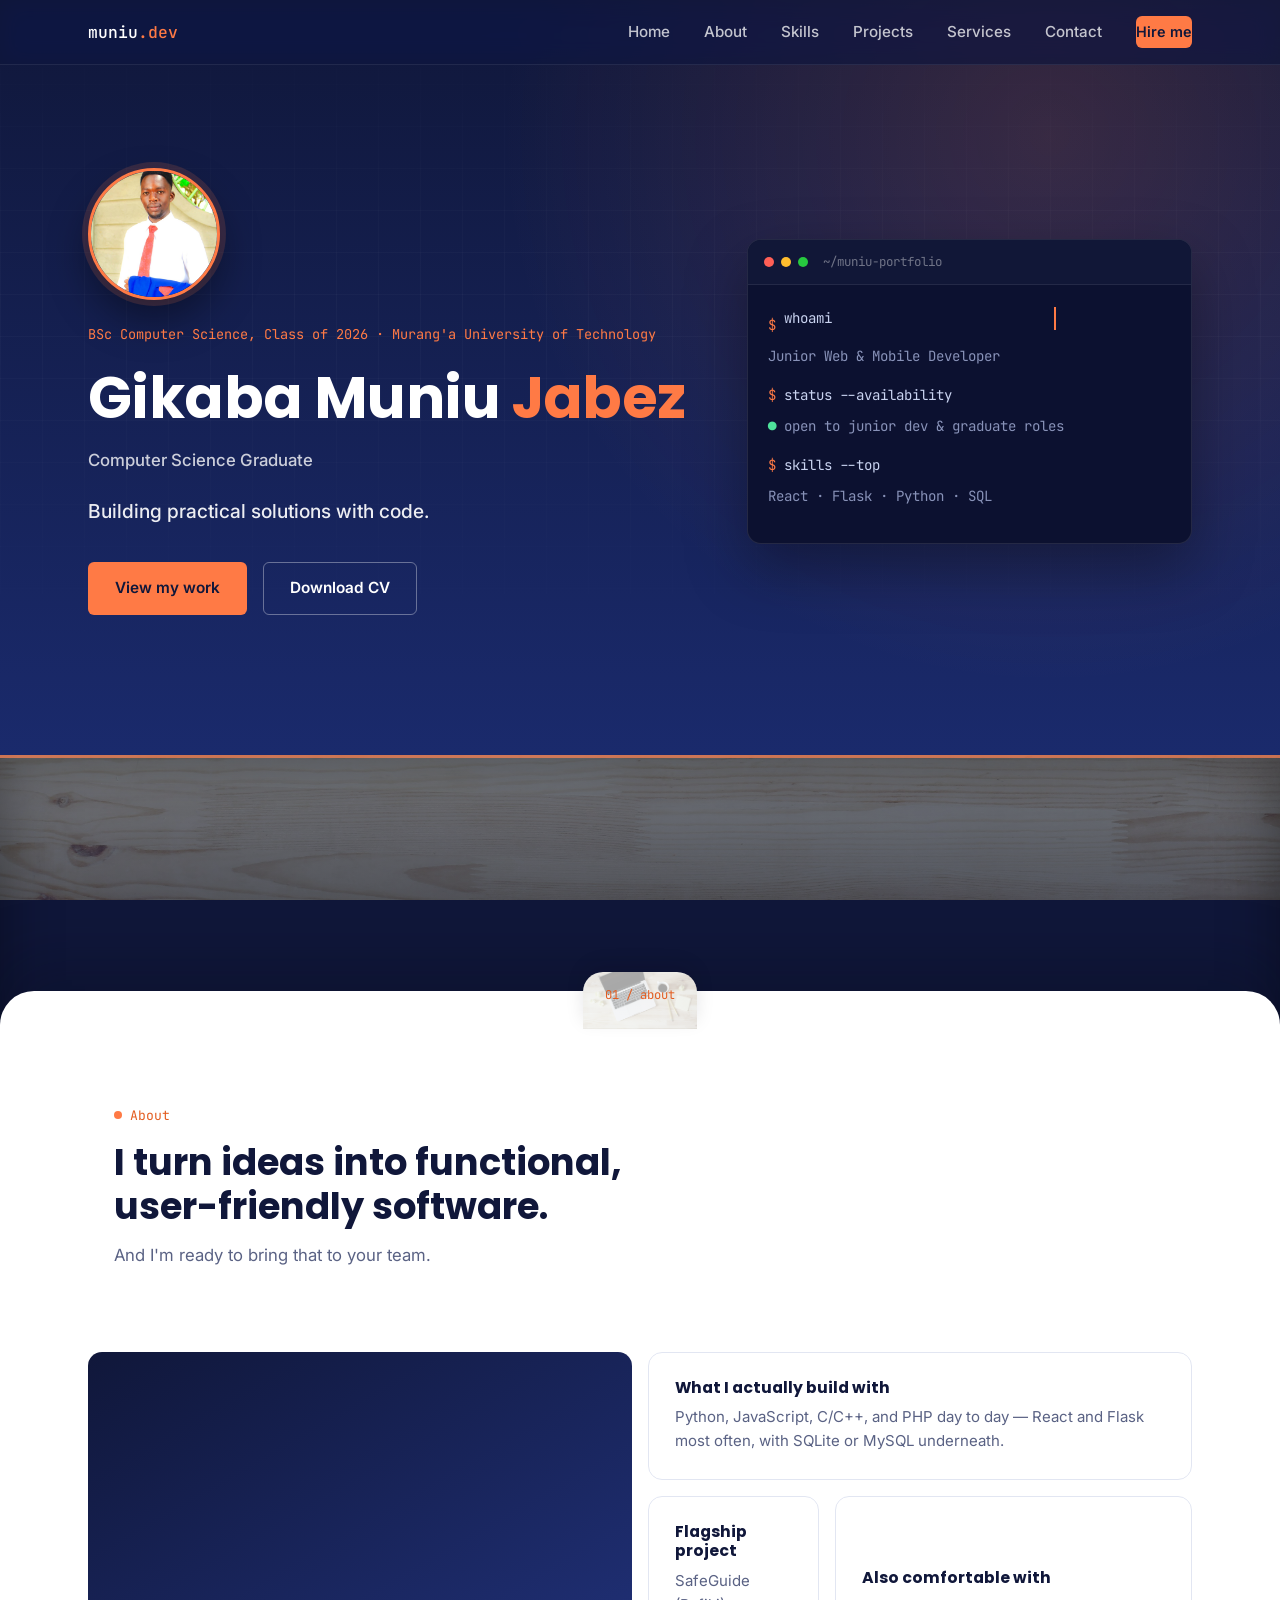
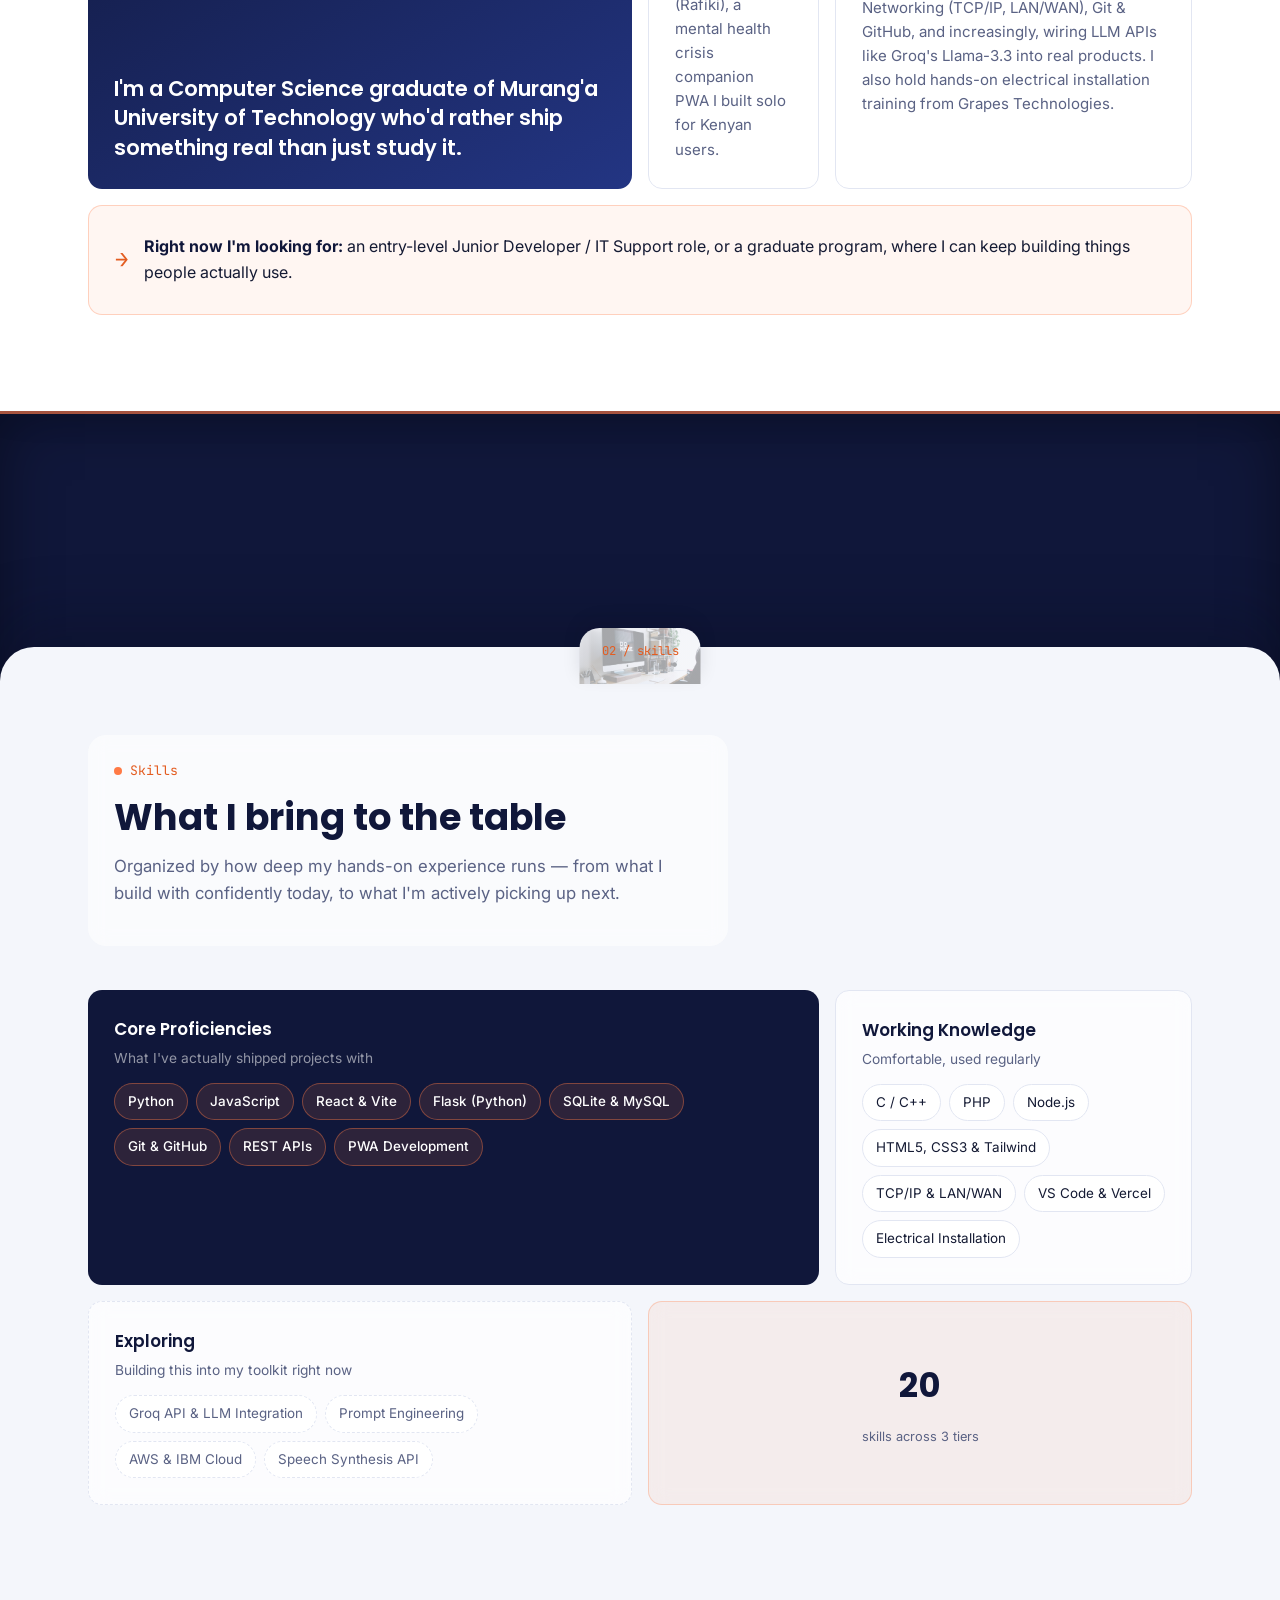
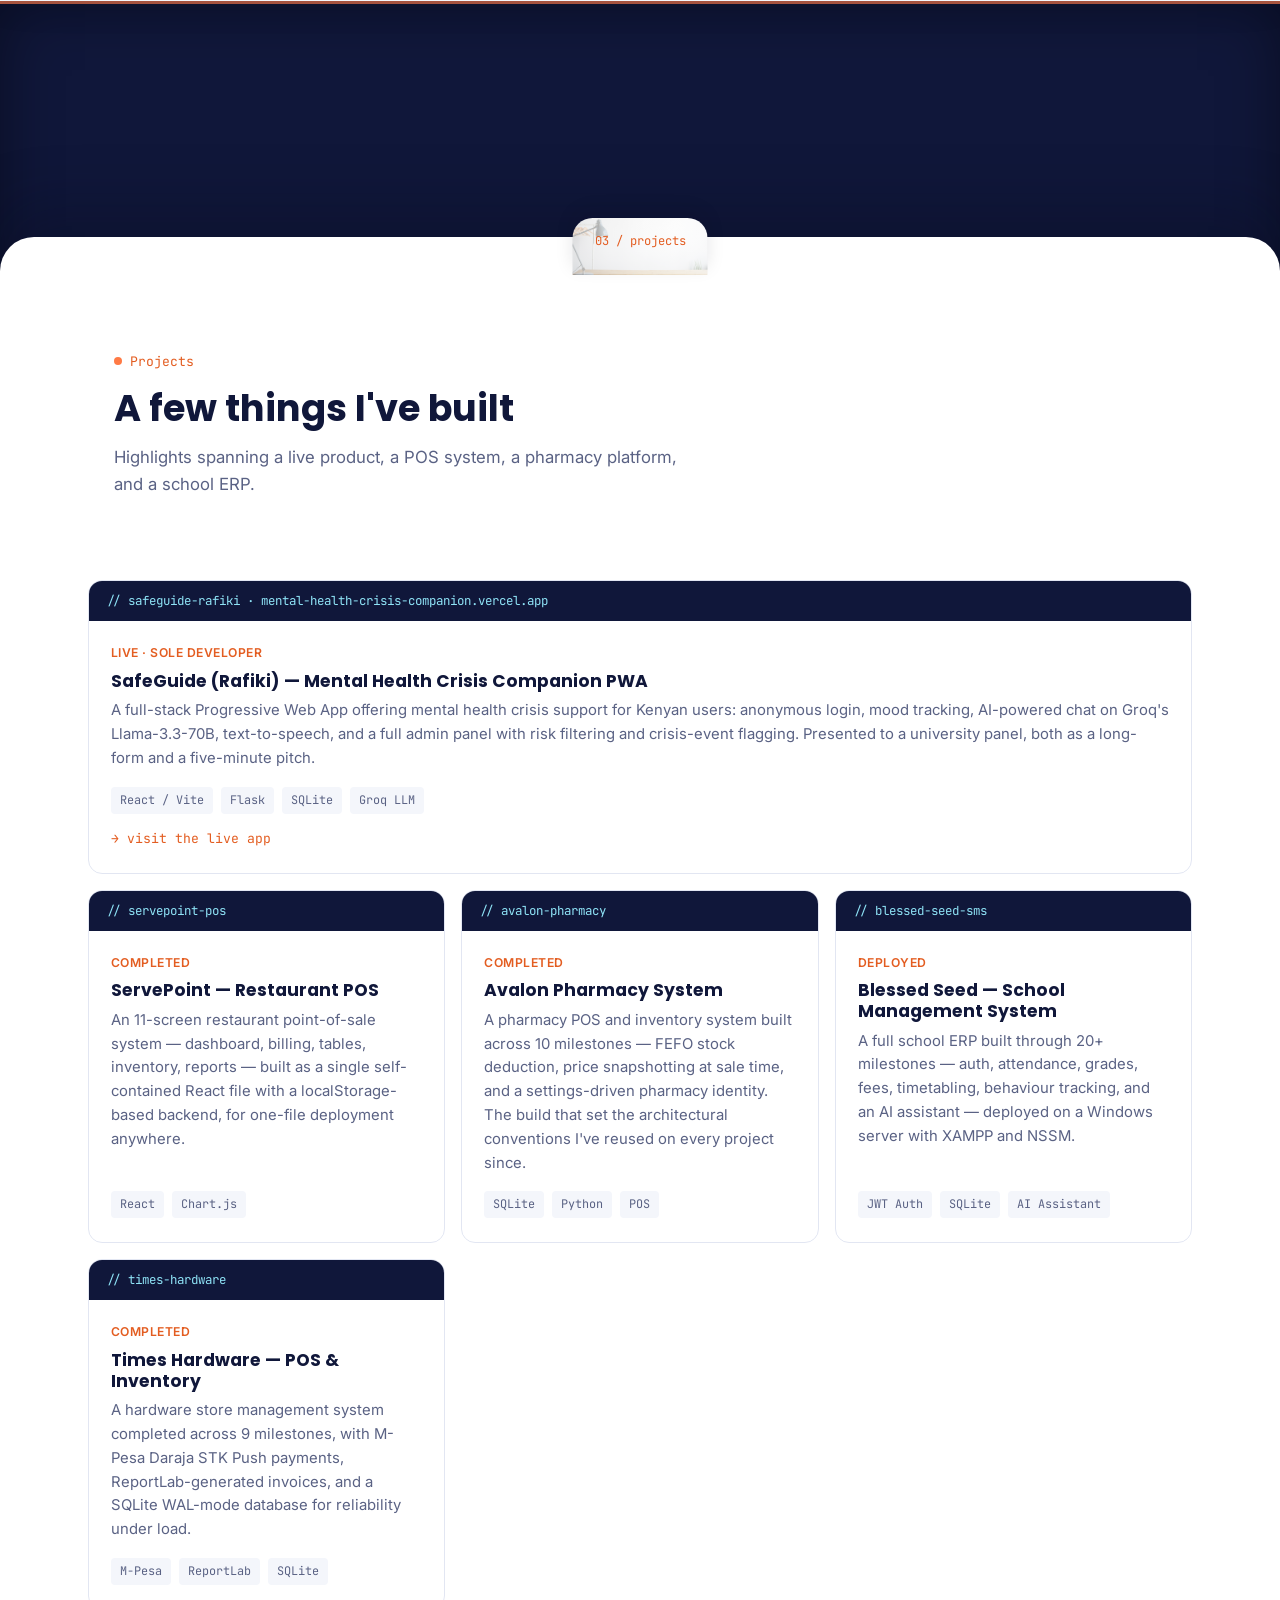
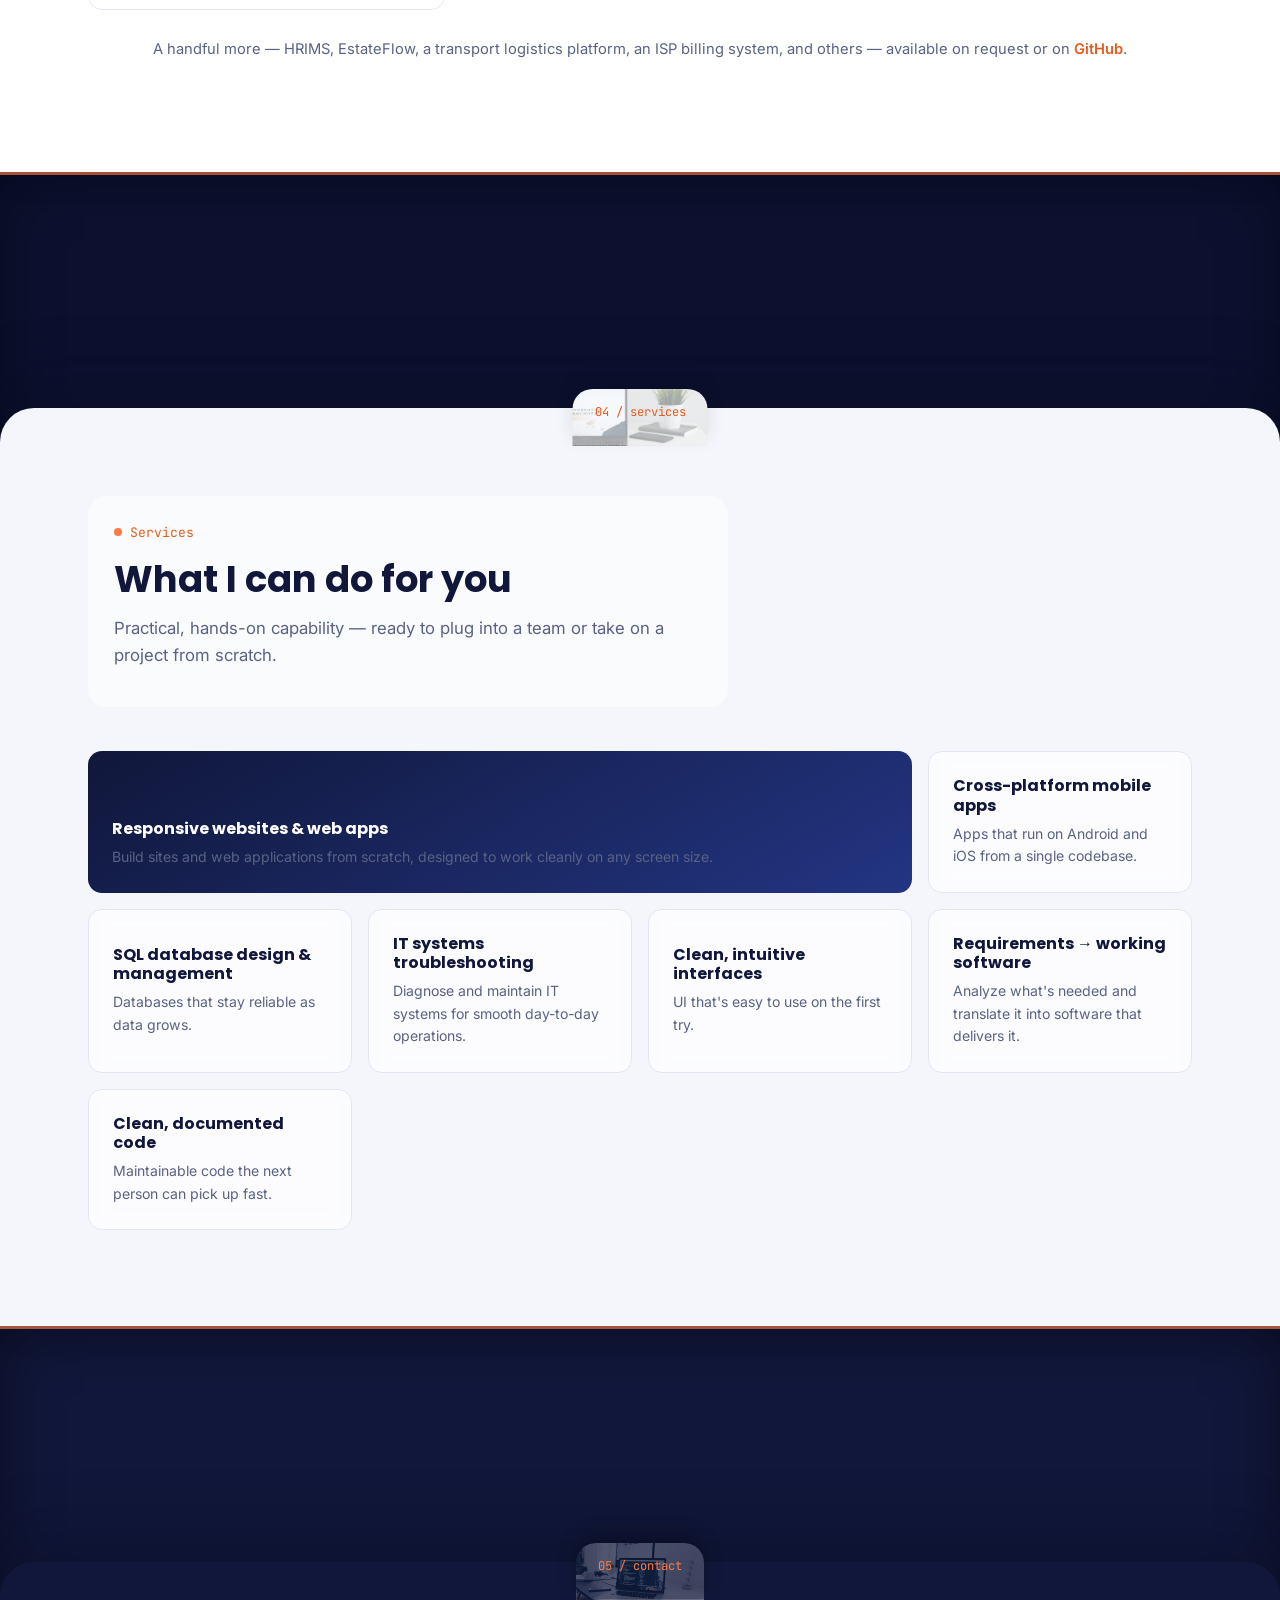
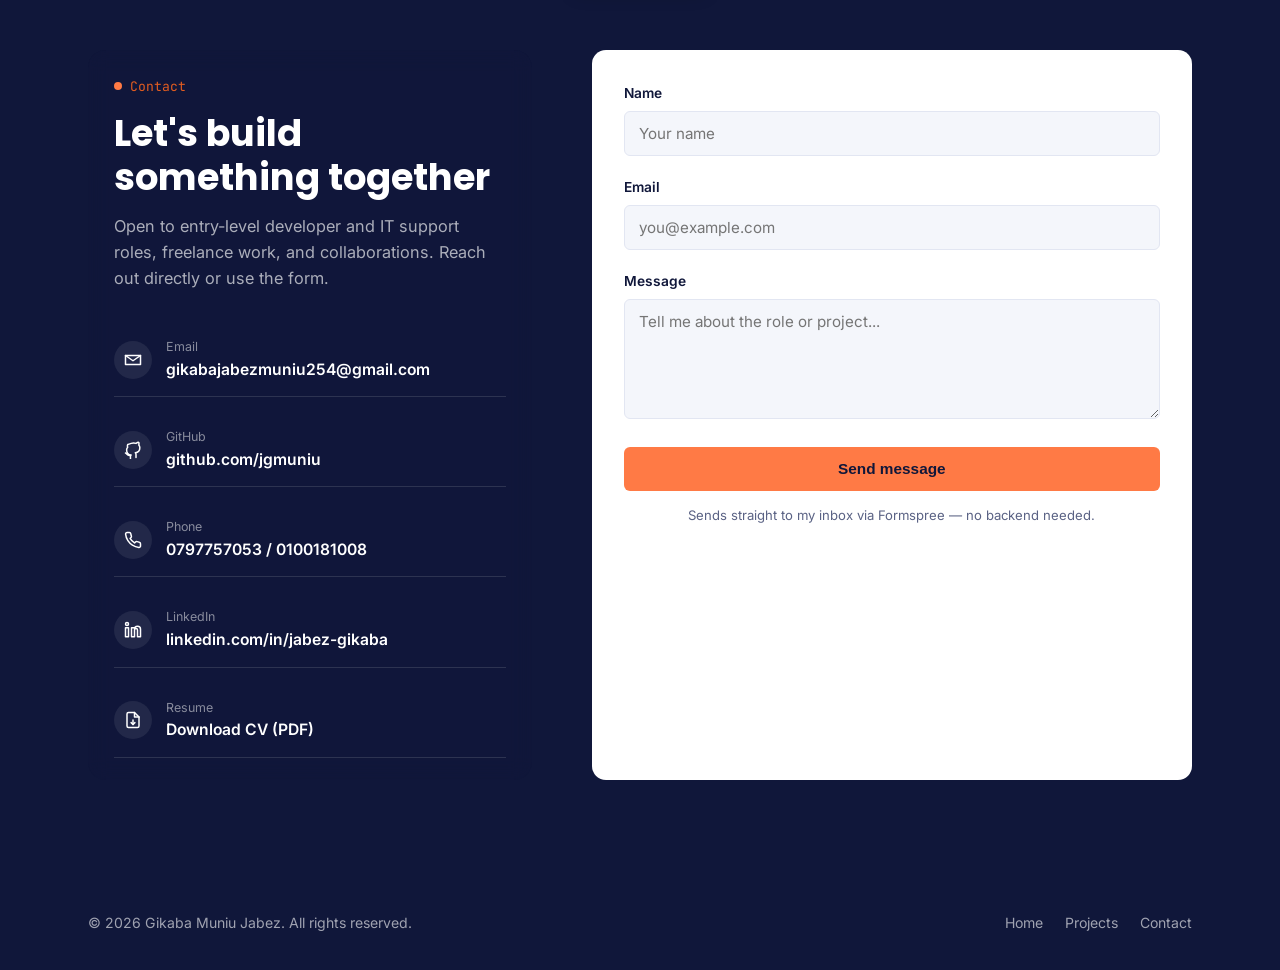
==== index.html @ 0d6b7075 "Update portfolio with new files" ====
<!DOCTYPE html>
<html lang="en">
<head>
<meta charset="UTF-8">
<meta name="viewport" content="width=device-width, initial-scale=1.0">
<title>Gikaba Muniu Jabez — Computer Science Graduate & Developer</title>
<meta name="description" content="Portfolio of Gikaba Muniu Jabez, BSc Computer Science graduate of Murang'a University of Technology building practical web, mobile, and database solutions.">

<link rel="preconnect" href="https://fonts.googleapis.com">
<link rel="preconnect" href="https://fonts.gstatic.com" crossorigin>
<link href="https://fonts.googleapis.com/css2?family=Poppins:wght@500;600;700;800&family=Inter:wght@400;500;600;700&family=JetBrains+Mono:wght@400;500&display=swap" rel="stylesheet">

<link rel="stylesheet" href="styles.css">
</head>
<body>

<header>
  <div class="nav-inner">
    <a href="#home" class="logo">muniu<span>.dev</span></a>
    <nav class="nav-links" id="navLinks">
      <a href="#home">Home</a>
      <a href="#about">About</a>
      <a href="#skills">Skills</a>
      <a href="#projects">Projects</a>
      <a href="#services">Services</a>
      <a href="#contact">Contact</a>
      <a href="#contact" class="nav-cta">Hire me</a>
    </nav>
    <button class="nav-toggle" id="navToggle" aria-label="Toggle navigation" aria-expanded="false">
      <span></span><span></span><span></span>
    </button>
  </div>
</header>

<!-- ---------- HERO ---------- -->
<section class="hero" id="home">
  <div class="container hero-grid">
    <div>
      <div class="hero-avatar">
        <img src="WhatsApp Image 2026-08-28 at 4.00.30 PM.jpeg" alt="Gikaba Muniu Jabez">
      </div>
      <span class="hero-eyebrow">BSc Computer Science, Class of 2026 · Murang'a University of Technology</span>
      <h1>Gikaba Muniu <em>Jabez</em></h1>
      <p class="hero-degree">Computer Science Graduate</p>
      <p class="hero-tagline">Building practical solutions with code.</p>
      <div class="hero-actions">
        <a href="https://github.com/jgmuniu" target="_blank" rel="noopener" class="btn btn-primary">View my work</a>
        <a href="Jabez_Muniu_CV.pdf" download class="btn btn-outline" id="resumeBtnHero">Download CV</a>
      </div>
    </div>
    <div class="terminal">
      <div class="terminal-bar">
        <span class="terminal-dot"></span><span class="terminal-dot"></span><span class="terminal-dot"></span>
        <span class="terminal-title">~/muniu-portfolio</span>
      </div>
      <div class="terminal-body">
        <div class="line"><span class="prompt">$</span> <span class="type-line">whoami</span></div>
        <div class="line terminal-output">Junior Web &amp; Mobile Developer</div>
        <div class="line" style="margin-top:16px;"><span class="prompt">$</span> status --availability</div>
        <div class="line terminal-output"><span class="ok">●</span> open to junior dev &amp; graduate roles</div>
        <div class="line" style="margin-top:16px;"><span class="prompt">$</span> skills --top</div>
        <div class="line terminal-output">React · Flask · Python · SQL</div>
      </div>
    </div>
  </div>
</section>

<!-- Transition 1: hero -> about -->
<div class="bg-slot" id="bg-slot-1">
  <div class="bg-slot-pattern">
    <span class="bg-slot-label">
      <svg viewBox="0 0 24 24" fill="none" stroke-width="2" stroke-linecap="round" stroke-linejoin="round"><rect x="3" y="3" width="18" height="18" rx="2"/><circle cx="8.5" cy="8.5" r="1.5"/><path d="M21 15l-5-5L5 21"/></svg>
      background-image: url('background/lauren-mancke-aOC7TSLb1o8-unsplash.jpg')
    </span>
  </div>
</div>

<!-- ---------- ABOUT ---------- -->
<section class="panel panel-white" id="about">
  <div class="panel-tab"><span>01 / about</span></div>
  <div class="container">
    <div class="section-head">
      <span class="eyebrow">About</span>
      <h2>I turn ideas into functional, user-friendly software.</h2>
      <p>And I'm ready to bring that to your team.</p>
    </div>

    <div class="bento-about">
      <div class="bento-cell bento-feature">
        <p>I'm a Computer Science graduate of Murang'a University of Technology who'd rather ship something real than just study it.</p>
      </div>

      <div class="bento-cell bento-strengths">
        <h4>What I actually build with</h4>
        <p>Python, JavaScript, C/C++, and PHP day to day — React and Flask most often, with SQLite or MySQL underneath.</p>
      </div>

      <div class="bento-cell bento-narrow">
        <h4>Flagship project</h4>
        <p>SafeGuide (Rafiki), a mental health crisis companion PWA I built solo for Kenyan users.</p>
      </div>

      <div class="bento-cell bento-wide">
        <h4>Also comfortable with</h4>
        <p>Networking (TCP/IP, LAN/WAN), Git &amp; GitHub, and increasingly, wiring LLM APIs like Groq's Llama-3.3 into real products. I also hold hands-on electrical installation training from Grapes Technologies.</p>
      </div>

      <div class="bento-cell bento-accent">
        <span class="bento-accent-mark">→</span>
        <p><strong>Right now I'm looking for:</strong> an entry-level Junior Developer / IT Support role, or a graduate program, where I can keep building things people actually use.</p>
      </div>
    </div>
  </div>
</section>

<!-- Transition 2: about -> skills -->
<div class="bg-slot" id="bg-slot-2">
  <div class="bg-slot-pattern">
    <span class="bg-slot-label">
      <svg viewBox="0 0 24 24" fill="none" stroke-width="2" stroke-linecap="round" stroke-linejoin="round"><rect x="3" y="3" width="18" height="18" rx="2"/><circle cx="8.5" cy="8.5" r="1.5"/><path d="M21 15l-5-5L5 21"/></svg>
      background-image: url('background/carl-heyerdahl-KE0nC8-58MQ-unsplash.jpg')
    </span>
  </div>
</div>

<!-- ---------- SKILLS ---------- -->
<section class="panel panel-off" id="skills">
  <div class="panel-tab"><span>02 / skills</span></div>
  <div class="container">
    <div class="section-head">
      <span class="eyebrow">Skills</span>
      <h2>What I bring to the table</h2>
      <p>Organized by how deep my hands-on experience runs — from what I build with confidently today, to what I'm actively picking up next.</p>
    </div>

    <div class="bento-skills">
      <div class="skill-tile tile-core">
        <div class="skill-tile-head">
          <span class="skill-tile-name">Core Proficiencies</span>
          <span class="skill-tile-desc">What I've actually shipped projects with</span>
        </div>
        <div class="skill-pills">
          <span class="pill">Python</span>
          <span class="pill">JavaScript</span>
          <span class="pill">React &amp; Vite</span>
          <span class="pill">Flask (Python)</span>
          <span class="pill">SQLite &amp; MySQL</span>
          <span class="pill">Git &amp; GitHub</span>
          <span class="pill">REST APIs</span>
          <span class="pill">PWA Development</span>
        </div>
      </div>

      <div class="skill-tile tile-working">
        <div class="skill-tile-head">
          <span class="skill-tile-name">Working Knowledge</span>
          <span class="skill-tile-desc">Comfortable, used regularly</span>
        </div>
        <div class="skill-pills">
          <span class="pill">C / C++</span>
          <span class="pill">PHP</span>
          <span class="pill">Node.js</span>
          <span class="pill">HTML5, CSS3 &amp; Tailwind</span>
          <span class="pill">TCP/IP &amp; LAN/WAN</span>
          <span class="pill">VS Code &amp; Vercel</span>
          <span class="pill">Electrical Installation</span>
        </div>
      </div>

      <div class="skill-tile tile-explore">
        <div class="skill-tile-head">
          <span class="skill-tile-name">Exploring</span>
          <span class="skill-tile-desc">Building this into my toolkit right now</span>
        </div>
        <div class="skill-pills">
          <span class="pill">Groq API &amp; LLM Integration</span>
          <span class="pill">Prompt Engineering</span>
          <span class="pill">AWS &amp; IBM Cloud</span>
          <span class="pill">Speech Synthesis API</span>
        </div>
      </div>

      <div class="skill-tile tile-stat">
        <span class="stat-num">20</span>
        <span class="stat-label">skills across 3 tiers</span>
      </div>
    </div>
  </div>
</section>

<!-- Transition 3: skills -> projects -->
<div class="bg-slot" id="bg-slot-3">
  <div class="bg-slot-pattern">
    <span class="bg-slot-label">
      <svg viewBox="0 0 24 24" fill="none" stroke-width="2" stroke-linecap="round" stroke-linejoin="round"><rect x="3" y="3" width="18" height="18" rx="2"/><circle cx="8.5" cy="8.5" r="1.5"/><path d="M21 15l-5-5L5 21"/></svg>
      background-image: url('background/andrej-lisakov-3A4XZUopCJA-unsplash.jpg')
    </span>
  </div>
</div>

<!-- ---------- PROJECTS ---------- -->
<section class="panel panel-white" id="projects">
  <div class="panel-tab"><span>03 / projects</span></div>
  <div class="container">
    <div class="section-head">
      <span class="eyebrow">Projects</span>
      <h2>A few things I've built</h2>
      <p>Highlights spanning a live product, a POS system, a pharmacy platform, and a school ERP.</p>
    </div>

    <div class="bento-projects">
      <div class="project-tile project-featured">
        <div class="project-file">// safeguide-rafiki · mental-health-crisis-companion.vercel.app</div>
        <div class="project-body">
          <span class="project-status">Live · sole developer</span>
          <h3>SafeGuide (Rafiki) — Mental Health Crisis Companion PWA</h3>
          <p>A full-stack Progressive Web App offering mental health crisis support for Kenyan users: anonymous login, mood tracking, AI-powered chat on Groq's Llama-3.3-70B, text-to-speech, and a full admin panel with risk filtering and crisis-event flagging. Presented to a university panel, both as a long-form and a five-minute pitch.</p>
          <div class="project-stack">
            <span class="stack-tag">React / Vite</span>
            <span class="stack-tag">Flask</span>
            <span class="stack-tag">SQLite</span>
            <span class="stack-tag">Groq LLM</span>
          </div>
          <a href="https://mental-health-crisis-companion.vercel.app" target="_blank" rel="noopener" style="display:inline-block; margin-top:14px; font-family:'JetBrains Mono', monospace; font-size:0.82rem; color:var(--teal-dark);">→ visit the live app</a>
        </div>
      </div>

      <div class="project-tile">
        <div class="project-file">// servepoint-pos</div>
        <div class="project-body">
          <span class="project-status">Completed</span>
          <h3>ServePoint — Restaurant POS</h3>
          <p>An 11-screen restaurant point-of-sale system — dashboard, billing, tables, inventory, reports — built as a single self-contained React file with a localStorage-based backend, for one-file deployment anywhere.</p>
          <div class="project-stack">
            <span class="stack-tag">React</span>
            <span class="stack-tag">Chart.js</span>
          </div>
        </div>
      </div>

      <div class="project-tile">
        <div class="project-file">// avalon-pharmacy</div>
        <div class="project-body">
          <span class="project-status">Completed</span>
          <h3>Avalon Pharmacy System</h3>
          <p>A pharmacy POS and inventory system built across 10 milestones — FEFO stock deduction, price snapshotting at sale time, and a settings-driven pharmacy identity. The build that set the architectural conventions I've reused on every project since.</p>
          <div class="project-stack">
            <span class="stack-tag">SQLite</span>
            <span class="stack-tag">Python</span>
            <span class="stack-tag">POS</span>
          </div>
        </div>
      </div>

      <div class="project-tile">
        <div class="project-file">// blessed-seed-sms</div>
        <div class="project-body">
          <span class="project-status">Deployed</span>
          <h3>Blessed Seed — School Management System</h3>
          <p>A full school ERP built through 20+ milestones — auth, attendance, grades, fees, timetabling, behaviour tracking, and an AI assistant — deployed on a Windows server with XAMPP and NSSM.</p>
          <div class="project-stack">
            <span class="stack-tag">JWT Auth</span>
            <span class="stack-tag">SQLite</span>
            <span class="stack-tag">AI Assistant</span>
          </div>
        </div>
      </div>

      <div class="project-tile">
        <div class="project-file">// times-hardware</div>
        <div class="project-body">
          <span class="project-status">Completed</span>
          <h3>Times Hardware — POS &amp; Inventory</h3>
          <p>A hardware store management system completed across 9 milestones, with M-Pesa Daraja STK Push payments, ReportLab-generated invoices, and a SQLite WAL-mode database for reliability under load.</p>
          <div class="project-stack">
            <span class="stack-tag">M-Pesa</span>
            <span class="stack-tag">ReportLab</span>
            <span class="stack-tag">SQLite</span>
          </div>
        </div>
      </div>
    </div>

    <p style="margin-top:28px; text-align:center; font-size:0.92rem; color:var(--ink-soft);">
      A handful more — HRIMS, EstateFlow, a transport logistics platform, an ISP billing system, and others — available on request or on
      <a href="https://github.com/jgmuniu" target="_blank" rel="noopener" style="color:var(--teal-dark); font-weight:600;">GitHub</a>.
    </p>
  </div>
</section>

<!-- Transition 4: projects -> services -->
<div class="bg-slot" id="bg-slot-4">
  <div class="bg-slot-pattern">
    <span class="bg-slot-label">
      <svg viewBox="0 0 24 24" fill="none" stroke-width="2" stroke-linecap="round" stroke-linejoin="round"><rect x="3" y="3" width="18" height="18" rx="2"/><circle cx="8.5" cy="8.5" r="1.5"/><path d="M21 15l-5-5L5 21"/></svg>
      background-image: url('background/kevin-bhagat-zNRITe8NPqY-unsplash.jpg')
    </span>
  </div>
</div>

<!-- ---------- SERVICES ---------- -->
<section class="panel panel-off" id="services">
  <div class="panel-tab"><span>04 / services</span></div>
  <div class="container">
    <div class="section-head">
      <span class="eyebrow">Services</span>
      <h2>What I can do for you</h2>
      <p>Practical, hands-on capability — ready to plug into a team or take on a project from scratch.</p>
    </div>

    <div class="bento-services">
      <div class="service-tile service-featured">
        <h4>Responsive websites &amp; web apps</h4>
        <p>Build sites and web applications from scratch, designed to work cleanly on any screen size.</p>
      </div>
      <div class="service-tile">
        <h4>Cross-platform mobile apps</h4>
        <p>Apps that run on Android and iOS from a single codebase.</p>
      </div>
      <div class="service-tile">
        <h4>SQL database design &amp; management</h4>
        <p>Databases that stay reliable as data grows.</p>
      </div>
      <div class="service-tile">
        <h4>IT systems troubleshooting</h4>
        <p>Diagnose and maintain IT systems for smooth day-to-day operations.</p>
      </div>
      <div class="service-tile">
        <h4>Clean, intuitive interfaces</h4>
        <p>UI that's easy to use on the first try.</p>
      </div>
      <div class="service-tile">
        <h4>Requirements → working software</h4>
        <p>Analyze what's needed and translate it into software that delivers it.</p>
      </div>
      <div class="service-tile">
        <h4>Clean, documented code</h4>
        <p>Maintainable code the next person can pick up fast.</p>
      </div>
    </div>
  </div>
</section>

<!-- Transition 5: services -> contact -->
<div class="bg-slot" id="bg-slot-5">
  <div class="bg-slot-pattern">
    <span class="bg-slot-label">
      <svg viewBox="0 0 24 24" fill="none" stroke-width="2" stroke-linecap="round" stroke-linejoin="round"><rect x="3" y="3" width="18" height="18" rx="2"/><circle cx="8.5" cy="8.5" r="1.5"/><path d="M21 15l-5-5L5 21"/></svg>
      background-image: url('background/christopher-gower-m_HRfLhgABo-unsplash.jpg')
    </span>
  </div>
</div>

<!-- ---------- CONTACT ---------- -->
<section class="panel panel-navy" id="contact">
  <div class="panel-tab"><span>05 / contact</span></div>
  <div class="container contact-grid">
    <div class="contact-info">
      <span class="eyebrow">Contact</span>
      <h2>Let's build something together</h2>
      <p>Open to entry-level developer and IT support roles, freelance work, and collaborations. Reach out directly or use the form.</p>

      <div class="contact-channels">
        <div class="channel">
          <span class="channel-icon">
            <svg viewBox="0 0 24 24" fill="none" stroke-width="2" stroke-linecap="round" stroke-linejoin="round"><path d="M22 6l-10 7L2 6"/><path d="M2 6h20v12H2z"/></svg>
          </span>
          <div class="channel-text">
            <span class="channel-label">Email</span>
            <a class="channel-value" href="mailto:gikabajabezmuniu254@gmail.com">gikabajabezmuniu254@gmail.com</a>
          </div>
        </div>
        <div class="channel">
          <span class="channel-icon">
            <svg viewBox="0 0 24 24" fill="none" stroke-width="2" stroke-linecap="round" stroke-linejoin="round"><path d="M9 19c-5 1.5-5-2.5-7-3m14 6v-3.9a3.1 3.1 0 00-.9-2.4c3-.3 6-1.5 6-6.7a5.3 5.3 0 00-1.4-3.6 4.9 4.9 0 00-.1-3.6s-1.1-.3-3.6 1.4a12.2 12.2 0 00-6.4 0C6.1 4.3 5 4.6 5 4.6a4.9 4.9 0 00-.1 3.6A5.3 5.3 0 003.5 11.9c0 5.2 3 6.4 6 6.7a3.1 3.1 0 00-.9 2.4V25"/></svg>
          </span>
          <div class="channel-text">
            <span class="channel-label">GitHub</span>
            <a class="channel-value" href="https://github.com/jgmuniu" target="_blank" rel="noopener">github.com/jgmuniu</a>
          </div>
        </div>
        <div class="channel">
          <span class="channel-icon">
            <svg viewBox="0 0 24 24" fill="none" stroke-width="2" stroke-linecap="round" stroke-linejoin="round"><path d="M22 16.92v3a2 2 0 01-2.18 2 19.79 19.79 0 01-8.63-3.07 19.5 19.5 0 01-6-6 19.79 19.79 0 01-3.07-8.67A2 2 0 014.11 2h3a2 2 0 012 1.72c.127.96.362 1.903.7 2.81a2 2 0 01-.45 2.11L8.09 9.91a16 16 0 006 6l1.27-1.27a2 2 0 012.11-.45c.907.338 1.85.573 2.81.7A2 2 0 0122 16.92z"/></svg>
          </span>
          <div class="channel-text">
            <span class="channel-label">Phone</span>
            <a class="channel-value" href="tel:+254797757053">0797757053 / 0100181008</a>
          </div>
        </div>
        <div class="channel">
          <span class="channel-icon">
            <svg viewBox="0 0 24 24" fill="none" stroke-width="2" stroke-linecap="round" stroke-linejoin="round"><rect x="2" y="9" width="4" height="12"/><circle cx="4" cy="4" r="2"/><path d="M10 9h4v2a4 4 0 018 0v10h-4v-9a2 2 0 00-4 0v9h-4z"/></svg>
          </span>
          <div class="channel-text">
            <span class="channel-label">LinkedIn</span>
            <a class="channel-value" href="https://www.linkedin.com/in/jabez-gikaba" target="_blank" rel="noopener" id="linkedinLink">linkedin.com/in/jabez-gikaba</a>
          </div>
        </div>
        <div class="channel">
          <span class="channel-icon">
            <svg viewBox="0 0 24 24" fill="none" stroke-width="2" stroke-linecap="round" stroke-linejoin="round"><path d="M14 2H6a2 2 0 00-2 2v16a2 2 0 002 2h12a2 2 0 002-2V8z"/><path d="M14 2v6h6"/><path d="M12 18v-6"/><path d="M9.5 15.5L12 18l2.5-2.5"/></svg>
          </span>
          <div class="channel-text">
            <span class="channel-label">Resume</span>
            <a class="channel-value" href="Jabez_Muniu_CV.pdf" download>Download CV (PDF)</a>
          </div>
        </div>
      </div>
    </div>

    <!--
      FORMSPREE SETUP (2 minutes):
      1. Go to https://formspree.io, sign up free, create a new form.
      2. Copy the endpoint it gives you, e.g. https://formspree.io/f/abcd1234
      3. Replace YOUR_FORM_ID below with that ID (in the form's action attribute).
      Until you do that, submissions will fail with a 404 — that's expected,
      the form is otherwise fully wired and will work the moment the ID is real.
    -->
    <form class="form-card" id="contactForm" action="https://formspree.io/f/YOUR_FORM_ID" method="POST">
      <div class="form-row">
        <label for="name">Name</label>
        <input type="text" id="name" name="name" placeholder="Your name" required>
      </div>
      <div class="form-row">
        <label for="email">Email</label>
        <input type="email" id="email" name="_replyto" placeholder="you@example.com" required>
      </div>
      <div class="form-row">
        <label for="message">Message</label>
        <textarea id="message" name="message" placeholder="Tell me about the role or project..." required></textarea>
      </div>
      <button type="submit" class="btn btn-primary form-submit">Send message</button>
      <p class="form-note" id="formNote">Sends straight to my inbox via Formspree — no backend needed.</p>
    </form>
  </div>
</section>

<footer>
  <div class="container footer-inner">
    <p>© <span id="year"></span> Gikaba Muniu Jabez. All rights reserved.</p>
    <div class="footer-links">
      <a href="#home">Home</a>
      <a href="#projects">Projects</a>
      <a href="#contact">Contact</a>
    </div>
  </div>
</footer>

<script src="script.js"></script>

</body>
</html>
---- styles.css ----
/* ==========================================================================
   BACKGROUND IMAGE SLOTS
   5 full-bleed "transition bands" (#bg-slot-1..5, each with a --slot-photo
   variable) plus 5 section backgrounds (#about, #skills, #projects,
   #services, #contact) all pull photos from a "background" subfolder.
   Keep index.html/styles.css/script.js together with:
     background\   <- the 7 workspace photos
     Jabez_Muniu_CV.pdf
     WhatsApp_Image_2026-08-28_at_4_00_30_PM.jpeg  <- profile photo
   ========================================================================== */

:root{
  --navy-deep:#10173a;
  --navy:#1a2a6c;
  --navy-soft:#233583;
  --white:#ffffff;
  --off-white:#f4f6fb;
  --ink:#141a33;
  --ink-soft:#5a6284;
  --teal:#ff7a45;
  --teal-dark:#e35d21;
  --line:#e2e6f2;
  --radius-s:6px;
  --radius-m:14px;
  --radius-panel:34px;
  --maxw:1160px;
}

*{box-sizing:border-box;}
html{scroll-behavior:smooth;}
@media (prefers-reduced-motion: reduce){
  html{scroll-behavior:auto;}
  *{animation-duration:0.001ms !important; animation-iteration-count:1 !important; transition-duration:0.001ms !important;}
}

body{
  margin:0;
  font-family:'Inter', sans-serif;
  color:var(--ink);
  background:var(--navy-deep);
  line-height:1.6;
  -webkit-font-smoothing:antialiased;
}

h1,h2,h3,h4{
  font-family:'Poppins', sans-serif;
  margin:0;
  color:var(--navy-deep);
  line-height:1.2;
}

a{color:inherit; text-decoration:none;}
ul{list-style:none; margin:0; padding:0;}
img{max-width:100%; display:block;}
section{scroll-margin-top:76px;}

.container{
  max-width:var(--maxw);
  margin:0 auto;
  padding:0 28px;
}

.eyebrow{
  font-family:'JetBrains Mono', monospace;
  font-size:0.82rem;
  color:var(--teal-dark);
  display:inline-flex;
  align-items:center;
  gap:8px;
  margin-bottom:14px;
}
.eyebrow::before{
  content:"";
  width:8px;height:8px;
  border-radius:50%;
  background:var(--teal);
  display:inline-block;
}

/* ---------- Nav ---------- */
header{
  position:fixed;
  top:0; left:0; right:0;
  z-index:200;
  background:rgba(16,23,58,0.72);
  backdrop-filter:saturate(180%) blur(12px);
  border-bottom:1px solid rgba(255,255,255,0.08);
}
.nav-inner{
  max-width:var(--maxw);
  margin:0 auto;
  padding:16px 28px;
  display:flex;
  align-items:center;
  justify-content:space-between;
}
.logo{
  font-family:'JetBrains Mono', monospace;
  font-weight:500;
  font-size:1.02rem;
  color:var(--white);
}
.logo span{color:var(--teal);}
.nav-links{
  display:flex;
  gap:34px;
}
.nav-links a{
  font-size:0.95rem;
  font-weight:500;
  color:rgba(255,255,255,0.75);
  position:relative;
  padding:4px 0;
  transition:color .2s ease;
}
.nav-links a:hover, .nav-links a:focus-visible{color:var(--white);}
.nav-links a::after{
  content:"";
  position:absolute;
  left:0; bottom:-4px;
  width:0; height:2px;
  background:var(--teal);
  transition:width .25s ease;
}
.nav-links a:hover::after, .nav-links a:focus-visible::after{width:100%;}

.nav-cta{
  background:var(--teal);
  color:var(--navy-deep) !important;
  padding:9px 18px;
  border-radius:var(--radius-s);
  font-size:0.9rem !important;
  font-weight:600 !important;
}
.nav-cta:hover{background:#ff9a6e;}
.nav-cta::after{display:none;}

.nav-toggle{
  display:none;
  flex-direction:column;
  gap:5px;
  background:none;
  border:none;
  cursor:pointer;
  padding:6px;
}
.nav-toggle span{
  width:24px; height:2px;
  background:var(--white);
  display:block;
}

/* ---------- Hero ---------- */
.hero{
  padding:168px 0 140px;
  background:
    radial-gradient(circle at 82% 18%, rgba(255,122,69,0.16), transparent 45%),
    linear-gradient(180deg, var(--navy-deep) 0%, var(--navy) 100%);
  color:var(--white);
  position:relative;
  overflow:hidden;
}
.hero::before{
  content:"";
  position:absolute;
  inset:0;
  background-image:
    linear-gradient(rgba(255,255,255,0.045) 1px, transparent 1px),
    linear-gradient(90deg, rgba(255,255,255,0.045) 1px, transparent 1px);
  background-size:42px 42px;
  mask-image:linear-gradient(180deg, transparent, rgba(0,0,0,0.6) 40%, transparent 90%);
  pointer-events:none;
}
.hero-grid{
  position:relative;
  display:grid;
  grid-template-columns:1.15fr 0.85fr;
  gap:56px;
  align-items:center;
}
.hero-avatar{
  width:132px;
  height:132px;
  border-radius:50%;
  overflow:hidden;
  border:3px solid var(--teal);
  box-shadow:0 0 0 6px rgba(255,122,69,0.15), 0 20px 40px rgba(0,0,0,0.4);
  margin-bottom:24px;
}
.hero-avatar img{
  width:100%;
  height:100%;
  object-fit:cover;
  display:block;
}
.hero-eyebrow{
  font-family:'JetBrains Mono', monospace;
  font-size:0.85rem;
  color:var(--teal);
  margin-bottom:18px;
  display:block;
}
.hero h1{
  color:var(--white);
  font-size:clamp(2.4rem, 5vw, 3.6rem);
  font-weight:700;
  letter-spacing:-0.01em;
}
.hero h1 em{
  font-style:normal;
  color:var(--teal);
}
.hero-degree{
  margin-top:14px;
  font-size:1.05rem;
  color:rgba(255,255,255,0.78);
  font-weight:500;
}
.hero-tagline{
  margin-top:22px;
  font-size:1.2rem;
  color:rgba(255,255,255,0.92);
  max-width:46ch;
  font-weight:500;
}
.hero-actions{
  margin-top:36px;
  display:flex;
  gap:16px;
  flex-wrap:wrap;
}
.btn{
  display:inline-flex;
  align-items:center;
  gap:8px;
  padding:13px 26px;
  border-radius:var(--radius-s);
  font-weight:600;
  font-size:0.96rem;
  cursor:pointer;
  border:1px solid transparent;
  transition:transform .18s ease, background .2s ease, border-color .2s ease, color .2s ease;
}
.btn:hover{transform:translateY(-2px);}
.btn-primary{
  background:var(--teal);
  color:var(--navy-deep);
}
.btn-primary:hover{background:#ff9a6e;}
.btn-outline{
  background:transparent;
  color:var(--white);
  border-color:rgba(255,255,255,0.35);
}
.btn-outline:hover{border-color:var(--teal); color:var(--teal);}

/* Terminal card */
.terminal{
  background:#0c1130;
  border:1px solid rgba(255,255,255,0.1);
  border-radius:var(--radius-m);
  box-shadow:0 24px 60px rgba(0,0,0,0.35);
  overflow:hidden;
  font-family:'JetBrains Mono', monospace;
  font-size:0.88rem;
}
.terminal-bar{
  display:flex;
  align-items:center;
  gap:7px;
  padding:12px 16px;
  background:#111737;
  border-bottom:1px solid rgba(255,255,255,0.08);
}
.terminal-dot{width:10px; height:10px; border-radius:50%;}
.terminal-dot:nth-child(1){background:#ff5f56;}
.terminal-dot:nth-child(2){background:#ffbd2e;}
.terminal-dot:nth-child(3){background:#27c93f;}
.terminal-title{
  margin-left:8px;
  color:rgba(255,255,255,0.4);
  font-size:0.78rem;
}
.terminal-body{
  padding:22px 20px 26px;
  color:#c9d3f0;
}
.terminal-body .line{margin-bottom:9px;}
.prompt{color:var(--teal);}
.type-line{
  border-right:2px solid var(--teal);
  white-space:nowrap;
  overflow:hidden;
  display:inline-block;
  animation:typing 2.6s steps(34, end) 0.4s 1 normal both, blink 0.85s step-end infinite;
}
@keyframes typing{from{width:0;} to{width:34ch;}}
@keyframes blink{50%{border-color:transparent;}}
.terminal-output{color:#8892b8;}
.terminal-output .ok{color:#4ee39b;}

/* ==========================================================================
   TRANSITION BANDS
   Full-bleed strips between sections. The page "panel" below each one
   overlaps upward on top of it, so only the top portion of the image
   stays visible as a strip — that's the transition effect.
   ========================================================================== */
.bg-slot{
  position:relative;
  height:300px;
  background-color:#0c1130;
  background-image:
    linear-gradient(180deg, rgba(6,10,28,0.55) 0%, rgba(6,10,28,0.18) 45%, rgba(6,10,28,0.62) 100%),
    var(--slot-photo);
  background-size:cover, cover;
  background-position:center, center;
  border-top:3px solid rgba(255,122,69,0.65);
  border-bottom:3px solid rgba(255,122,69,0.65);
  box-shadow:inset 0 0 60px rgba(0,0,0,0.4);
  overflow:hidden;
}
/* Old dev-placeholder pattern/label — no longer needed now real photos are wired in */
.bg-slot-pattern, .bg-slot-label{display:none;}
@media (min-width:900px){
  .bg-slot{background-attachment:fixed, fixed;}
}
@media (max-width:720px){
  .bg-slot{height:200px;}
}

/* Individual slot theming */
#bg-slot-1{--slot-photo:url('background/lauren-mancke-aOC7TSLb1o8-unsplash.jpg');}
#bg-slot-2{--slot-photo:url('background/carl-heyerdahl-KE0nC8-58MQ-unsplash.jpg');}
#bg-slot-3{--slot-photo:url('background/andrej-lisakov-3A4XZUopCJA-unsplash.jpg');}
#bg-slot-4{--slot-photo:url('background/kevin-bhagat-zNRITe8NPqY-unsplash.jpg');}
#bg-slot-5{--slot-photo:url('background/christopher-gower-m_HRfLhgABo-unsplash.jpg');}

/* ---------- Panels (overlapping pages) ---------- */
.panel{
  position:relative;
  z-index:2;
  margin-top:-64px;
  border-radius:var(--radius-panel) var(--radius-panel) 0 0;
  box-shadow:0 -30px 60px rgba(6,10,30,0.28);
  padding:88px 0 96px;
  background-size:cover, cover;
  background-position:center, center;
  background-repeat:no-repeat, no-repeat;
}
@media (min-width:900px){
  .panel{background-attachment:fixed, fixed;}
}
/* The tint sits ON TOP of the photo in the same background-image stack —
   that's what makes it genuinely translucent (you see the photo through
   the tint) instead of a solid color hiding an opaque photo underneath. */
.panel-white{background-color:var(--white);}
.panel-off{background-color:var(--off-white);}
.panel-navy{background-color:var(--navy-deep); color:var(--white);}

/* Each section's own translucent background photo — same random pool,
   matched to the transition band right above it for visual continuity. */
#about{
  background-image:linear-gradient(rgba(255,255,255,0.66), rgba(255,255,255,0.66)), url('background/lauren-mancke-aOC7TSLb1o8-unsplash.jpg');
}
#skills{
  background-image:linear-gradient(rgba(244,246,251,0.66), rgba(244,246,251,0.66)), url('background/carl-heyerdahl-KE0nC8-58MQ-unsplash.jpg');
}
#projects{
  background-image:linear-gradient(rgba(255,255,255,0.66), rgba(255,255,255,0.66)), url('background/andrej-lisakov-3A4XZUopCJA-unsplash.jpg');
}
#services{
  background-image:linear-gradient(rgba(244,246,251,0.66), rgba(244,246,251,0.66)), url('background/kevin-bhagat-zNRITe8NPqY-unsplash.jpg');
}
#contact{
  background-image:linear-gradient(rgba(16,23,58,0.72), rgba(16,23,58,0.72)), url('background/christopher-gower-m_HRfLhgABo-unsplash.jpg');
}

/* Extra scrim behind the intro text of each section so headings stay
   readable even where they sit directly on the photo, not inside a card. */
.section-head{
  background:rgba(255,255,255,0.55);
  backdrop-filter:blur(10px);
  -webkit-backdrop-filter:blur(10px);
  padding:22px 26px;
  border-radius:18px;
}
.panel-navy .section-head, .panel-navy .contact-info{
  background:rgba(16,23,58,0.5);
  backdrop-filter:blur(10px);
  -webkit-backdrop-filter:blur(10px);
  padding:22px 26px;
  border-radius:18px;
}

.panel-tab{
  position:absolute;
  top:-19px;
  left:50%;
  transform:translateX(-50%);
  background:inherit;
  padding:9px 22px 22px;
  border-radius:20px 20px 0 0;
  box-shadow:0 -8px 18px rgba(6,10,30,0.1);
  z-index:3;
}
.panel-navy .panel-tab{box-shadow:0 -8px 18px rgba(0,0,0,0.25);}
.panel-tab span{
  font-family:'JetBrains Mono', monospace;
  font-size:0.76rem;
  color:var(--teal-dark);
  white-space:nowrap;
}
.panel-navy .panel-tab span{color:var(--teal);}

@media (max-width:720px){
  .panel{margin-top:-40px; border-radius:24px 24px 0 0; padding:64px 0 72px;}
}

.section-head{
  max-width:640px;
  margin-bottom:44px;
}
.section-head h2{
  font-size:clamp(1.8rem, 3vw, 2.3rem);
}
.panel-navy .section-head h2{color:var(--white);}
.section-head p{
  margin-top:14px;
  color:var(--ink-soft);
  font-size:1.05rem;
}
.panel-navy .section-head p{color:rgba(255,255,255,0.65);}

/* ==========================================================================
   BENTO GRIDS
   ========================================================================== */

/* ----- About bento ----- */
.bento-about{
  display:grid;
  grid-template-columns:repeat(6, 1fr);
  grid-auto-rows:minmax(110px, auto);
  gap:16px;
}
.bento-cell{
  border-radius:var(--radius-m);
  padding:26px 26px;
  border:1px solid var(--line);
  background:rgba(255,255,255,0.68);
  backdrop-filter:blur(10px);
  -webkit-backdrop-filter:blur(10px);
  display:flex;
  flex-direction:column;
  justify-content:center;
}
.bento-cell h4{
  font-size:0.98rem;
  margin-bottom:8px;
  color:var(--navy-deep);
}
.bento-cell p{
  margin:0;
  font-size:0.94rem;
  color:var(--ink-soft);
}
.bento-feature{
  grid-column:span 3;
  grid-row:span 2;
  background:linear-gradient(150deg, var(--navy-deep), var(--navy-soft));
  border:none;
  color:var(--white);
  justify-content:flex-end;
}
.bento-feature p{
  color:var(--white);
  font-size:1.32rem;
  font-weight:600;
  font-family:'Poppins', sans-serif;
  line-height:1.4;
}
.bento-strengths{grid-column:span 3; grid-row:span 1;}
.bento-narrow{grid-column:span 1; grid-row:span 1;}
.bento-wide{grid-column:span 2; grid-row:span 1;}
.bento-accent{
  grid-column:span 6;
  background:rgba(255,122,69,0.07);
  border-color:rgba(255,122,69,0.3);
  flex-direction:row;
  align-items:center;
  gap:16px;
}
.bento-accent p{color:var(--ink); font-size:1rem;}
.bento-accent strong{color:var(--navy-deep);}
.bento-accent-mark{
  font-family:'JetBrains Mono', monospace;
  color:var(--teal-dark);
  font-size:1.4rem;
  flex-shrink:0;
}

@media (max-width:860px){
  .bento-about{grid-template-columns:repeat(2,1fr);}
  .bento-feature{grid-column:span 2;}
  .bento-strengths{grid-column:span 2;}
  .bento-narrow{grid-column:span 1;}
  .bento-wide{grid-column:span 1;}
  .bento-accent{grid-column:span 2;}
}
@media (max-width:560px){
  .bento-about{grid-template-columns:1fr;}
  .bento-feature, .bento-strengths, .bento-narrow, .bento-wide, .bento-accent{grid-column:span 1; grid-row:auto;}
}

/* ----- Skills bento ----- */
.bento-skills{
  display:grid;
  grid-template-columns:repeat(6, 1fr);
  grid-auto-rows:minmax(90px, auto);
  grid-auto-flow:dense;
  gap:16px;
}
.skill-tile{
  border-radius:var(--radius-m);
  border:1px solid var(--line);
  background:rgba(255,255,255,0.68);
  backdrop-filter:blur(10px);
  -webkit-backdrop-filter:blur(10px);
  padding:26px;
  display:flex;
  flex-direction:column;
  gap:14px;
}
.skill-tile-head{display:flex; flex-direction:column; gap:4px;}
.skill-tile-name{font-family:'Poppins', sans-serif; font-weight:600; font-size:1.06rem; color:var(--navy-deep);}
.skill-tile-desc{font-size:0.86rem; color:var(--ink-soft);}
.tile-core{
  grid-column:span 4;
  grid-row:span 2;
  background:var(--navy-deep);
  border:none;
}
.tile-core .skill-tile-name{color:var(--white);}
.tile-core .skill-tile-desc{color:rgba(255,255,255,0.55);}
.tile-working{grid-column:span 2; grid-row:span 2;}
.tile-explore{
  grid-column:span 3;
  grid-row:span 1;
  border-style:dashed;
}
.tile-stat{
  grid-column:span 3;
  grid-row:span 1;
  background:rgba(255,122,69,0.08);
  border-color:rgba(255,122,69,0.3);
  align-items:center;
  justify-content:center;
  text-align:center;
}
.tile-stat .stat-num{
  font-family:'Poppins', sans-serif;
  font-size:2.1rem;
  font-weight:700;
  color:var(--navy-deep);
}
.tile-stat .stat-label{font-size:0.8rem; color:var(--ink-soft);}

.skill-pills{display:flex; flex-wrap:wrap; gap:8px;}
.pill{
  padding:7px 13px;
  border-radius:999px;
  font-size:0.84rem;
  border:1px solid var(--line);
  color:var(--ink);
  background:var(--white);
}
.tile-core .pill{
  border-color:rgba(255,122,69,0.4);
  background:rgba(255,122,69,0.12);
  color:var(--white);
  font-weight:500;
}
.tile-explore .pill{border-style:dashed; color:var(--ink-soft);}

@media (max-width:860px){
  .bento-skills{grid-template-columns:repeat(2,1fr);}
  .tile-core, .tile-working, .tile-explore, .tile-stat{grid-column:span 2; grid-row:auto;}
}
@media (max-width:560px){
  .bento-skills{grid-template-columns:1fr;}
  .tile-core, .tile-working, .tile-explore, .tile-stat{grid-column:span 1; grid-row:auto;}
}

/* ----- Projects bento ----- */
.bento-projects{
  display:grid;
  grid-template-columns:repeat(3, 1fr);
  grid-auto-rows:minmax(150px, auto);
  gap:16px;
}
.project-tile{
  border-radius:var(--radius-m);
  border:1px solid var(--line);
  overflow:hidden;
  display:flex;
  flex-direction:column;
  background:rgba(255,255,255,0.7);
  backdrop-filter:blur(10px);
  -webkit-backdrop-filter:blur(10px);
  transition:border-color .2s ease, transform .2s ease;
}
.project-tile:hover{border-color:var(--teal); transform:translateY(-3px);}
.project-featured{grid-column:span 3; grid-row:span 1;}
.project-file{
  font-family:'JetBrains Mono', monospace;
  font-size:0.78rem;
  padding:10px 18px;
  background:var(--navy-deep);
  color:#8fe4f7;
}
.project-body{
  padding:22px 22px 24px;
  flex:1;
  display:flex;
  flex-direction:column;
}
.project-status{
  font-size:0.76rem;
  font-weight:600;
  color:var(--teal-dark);
  text-transform:uppercase;
  letter-spacing:0.04em;
  margin-bottom:8px;
}
.project-featured h3{font-size:1.4rem; margin-bottom:12px;}
.project-tile h3{font-size:1.08rem; margin-bottom:8px;}
.project-body p{
  color:var(--ink-soft);
  font-size:0.93rem;
  margin:0 0 16px;
  flex:1;
}
.project-stack{display:flex; flex-wrap:wrap; gap:8px;}
.stack-tag{
  font-family:'JetBrains Mono', monospace;
  font-size:0.74rem;
  padding:4px 9px;
  border-radius:4px;
  background:var(--off-white);
  color:var(--ink-soft);
}
@media (max-width:860px){
  .bento-projects{grid-template-columns:1fr;}
  .project-featured{grid-column:span 1; grid-row:span 1;}
}

/* ----- Services bento ----- */
.bento-services{
  display:grid;
  grid-template-columns:repeat(4, 1fr);
  grid-auto-rows:minmax(130px, auto);
  grid-auto-flow:dense;
  gap:16px;
}
.service-tile{
  border-radius:var(--radius-m);
  border:1px solid var(--line);
  background:rgba(255,255,255,0.68);
  backdrop-filter:blur(10px);
  -webkit-backdrop-filter:blur(10px);
  padding:24px;
  display:flex;
  flex-direction:column;
  justify-content:center;
  gap:8px;
}
.service-featured{
  grid-column:span 3;
  grid-row:span 1;
  background:linear-gradient(150deg, var(--navy-deep), var(--navy-soft));
  border:none;
  justify-content:flex-end;
}
.service-featured h4{color:var(--white); font-size:1.3rem;}
.service-featured p{color:rgba(255,255,255,0.7);}
.service-tile h4{font-size:1rem;}
.service-tile p{margin:0; font-size:0.88rem; color:var(--ink-soft);}
@media (max-width:860px){
  .bento-services{grid-template-columns:repeat(2,1fr);}
  .service-featured{grid-column:span 2;}
}
@media (max-width:560px){
  .bento-services{grid-template-columns:1fr;}
  .service-featured{grid-row:auto;}
}

/* ---------- Contact ---------- */
.contact-grid{
  display:grid;
  grid-template-columns:0.85fr 1.15fr;
  gap:60px;
}
.contact-info h2{font-size:clamp(1.8rem,3vw,2.3rem); color:var(--white);}
.contact-info > p{
  margin-top:14px;
  color:rgba(255,255,255,0.65);
  font-size:1.02rem;
  max-width:40ch;
}
.contact-channels{
  margin-top:32px;
  display:flex;
  flex-direction:column;
  gap:16px;
}
.channel{
  display:flex;
  align-items:center;
  gap:14px;
  padding:14px 0;
  border-bottom:1px solid rgba(255,255,255,0.12);
}
.channel-icon{
  width:38px; height:38px;
  border-radius:50%;
  background:rgba(255,255,255,0.08);
  display:flex;
  align-items:center;
  justify-content:center;
  flex-shrink:0;
}
.channel-icon svg{width:18px; height:18px; stroke:var(--white);}
.channel-text{display:flex; flex-direction:column;}
.channel-label{font-size:0.78rem; color:rgba(255,255,255,0.5);}
.channel-value{font-weight:600; color:var(--white); font-size:0.98rem;}
.channel a.channel-value:hover{color:var(--teal);}

.form-card{
  background:var(--white);
  border-radius:var(--radius-m);
  padding:32px;
}
.form-row{margin-bottom:20px;}
.form-row label{
  display:block;
  font-size:0.86rem;
  font-weight:600;
  color:var(--navy-deep);
  margin-bottom:7px;
}
.form-row input, .form-row textarea{
  width:100%;
  padding:12px 14px;
  border-radius:var(--radius-s);
  border:1px solid var(--line);
  background:var(--off-white);
  font-family:'Inter', sans-serif;
  font-size:0.95rem;
  color:var(--ink);
}
.form-row input:focus, .form-row textarea:focus{
  outline:2px solid var(--teal);
  outline-offset:1px;
  border-color:var(--teal);
}
.form-row textarea{resize:vertical; min-height:120px;}
.form-submit{
  width:100%;
  justify-content:center;
  border:none;
}
.form-note{
  margin-top:14px;
  font-size:0.82rem;
  color:var(--ink-soft);
  text-align:center;
}

@media (max-width:860px){
  .contact-grid{grid-template-columns:1fr; gap:36px;}
}

/* ---------- Footer ---------- */
footer{
  background:var(--navy-deep);
  color:rgba(255,255,255,0.6);
  padding:36px 0;
  position:relative;
  z-index:2;
}
.footer-inner{
  display:flex;
  justify-content:space-between;
  align-items:center;
  flex-wrap:wrap;
  gap:16px;
}
.footer-inner p{margin:0; font-size:0.88rem;}
.footer-links{display:flex; gap:22px;}
.footer-links a{font-size:0.88rem; color:rgba(255,255,255,0.6); transition:color .2s ease;}
.footer-links a:hover{color:var(--teal);}

/* ---------- Responsive ---------- */
@media (max-width:860px){
  .hero-grid{grid-template-columns:1fr; gap:44px;}
}
@media (max-width:720px){
  .nav-links{
    position:absolute;
    top:100%; left:0; right:0;
    background:var(--navy-deep);
    flex-direction:column;
    padding:18px 28px 24px;
    border-bottom:1px solid rgba(255,255,255,0.1);
    gap:18px;
    display:none;
  }
  .nav-links.open{display:flex;}
  .nav-toggle{display:flex;}
  .nav-cta{align-self:flex-start;}
  .hero{padding:140px 0 100px;}
}
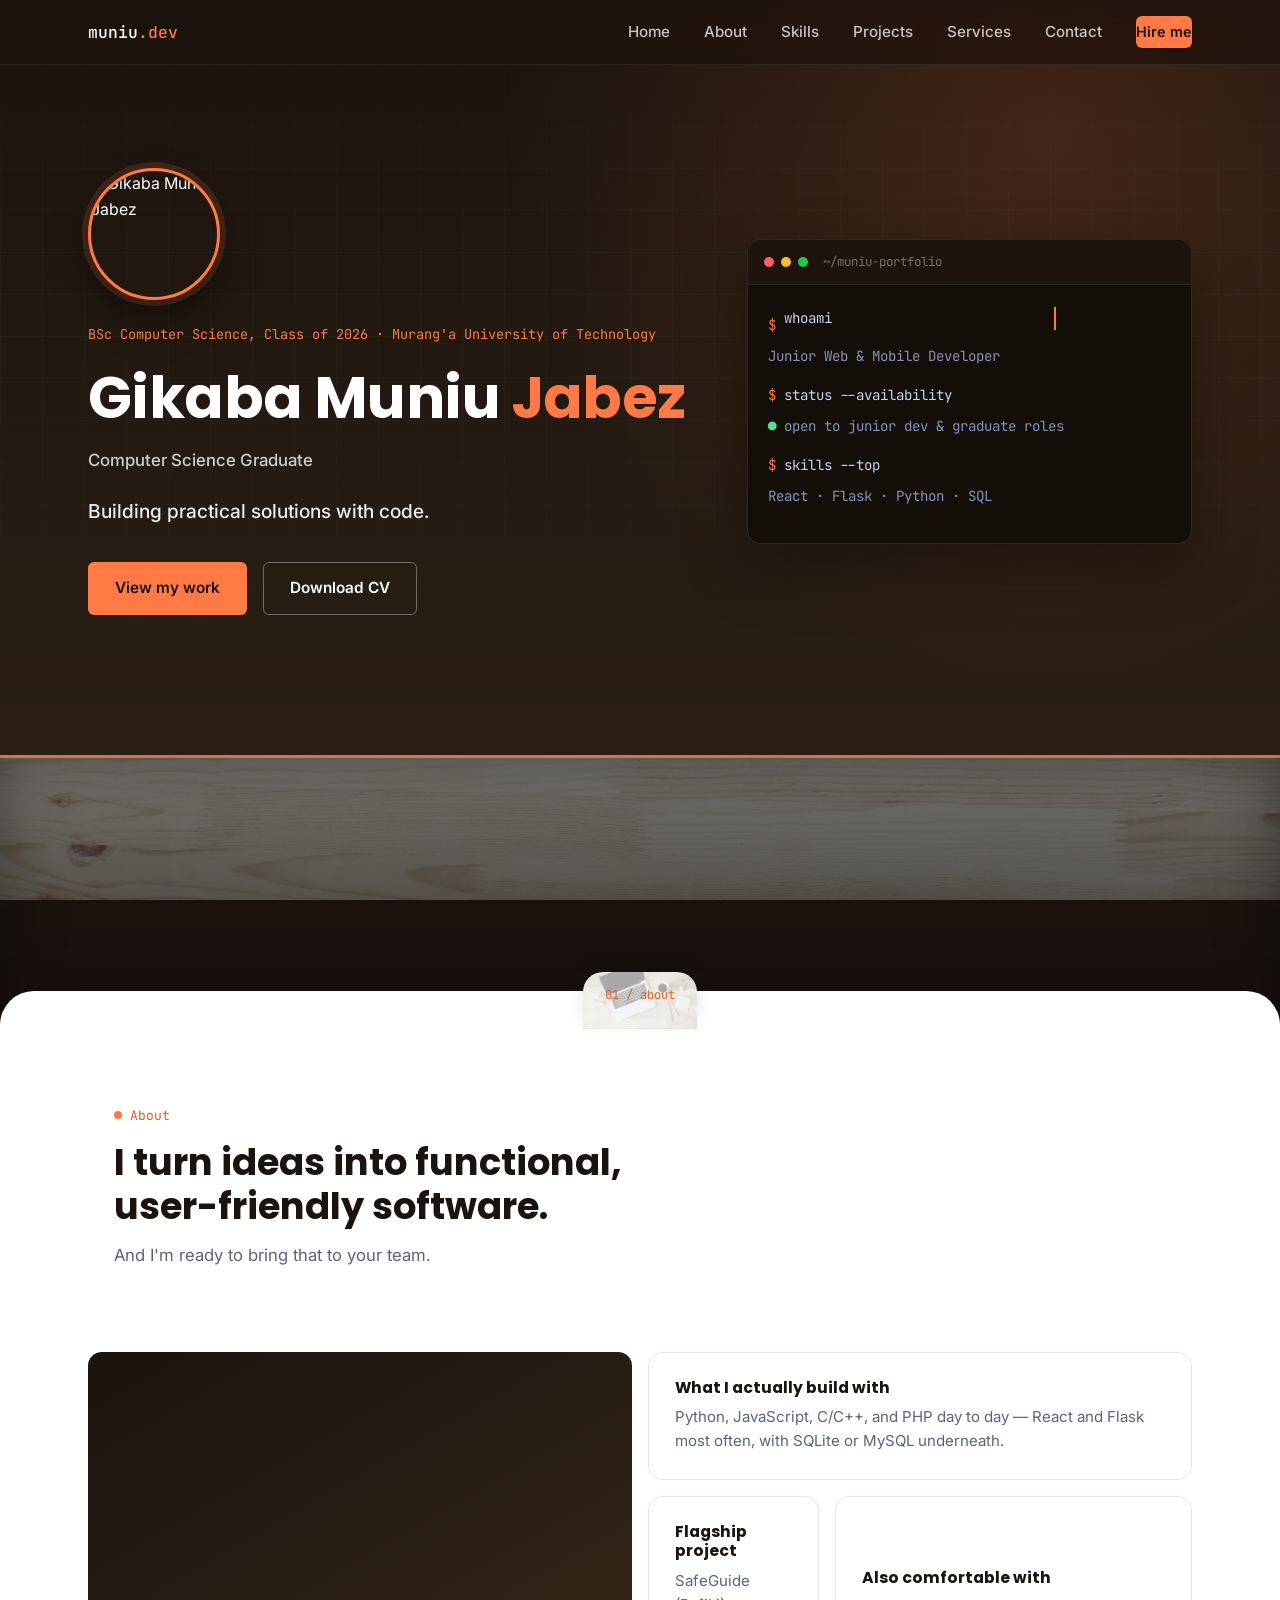
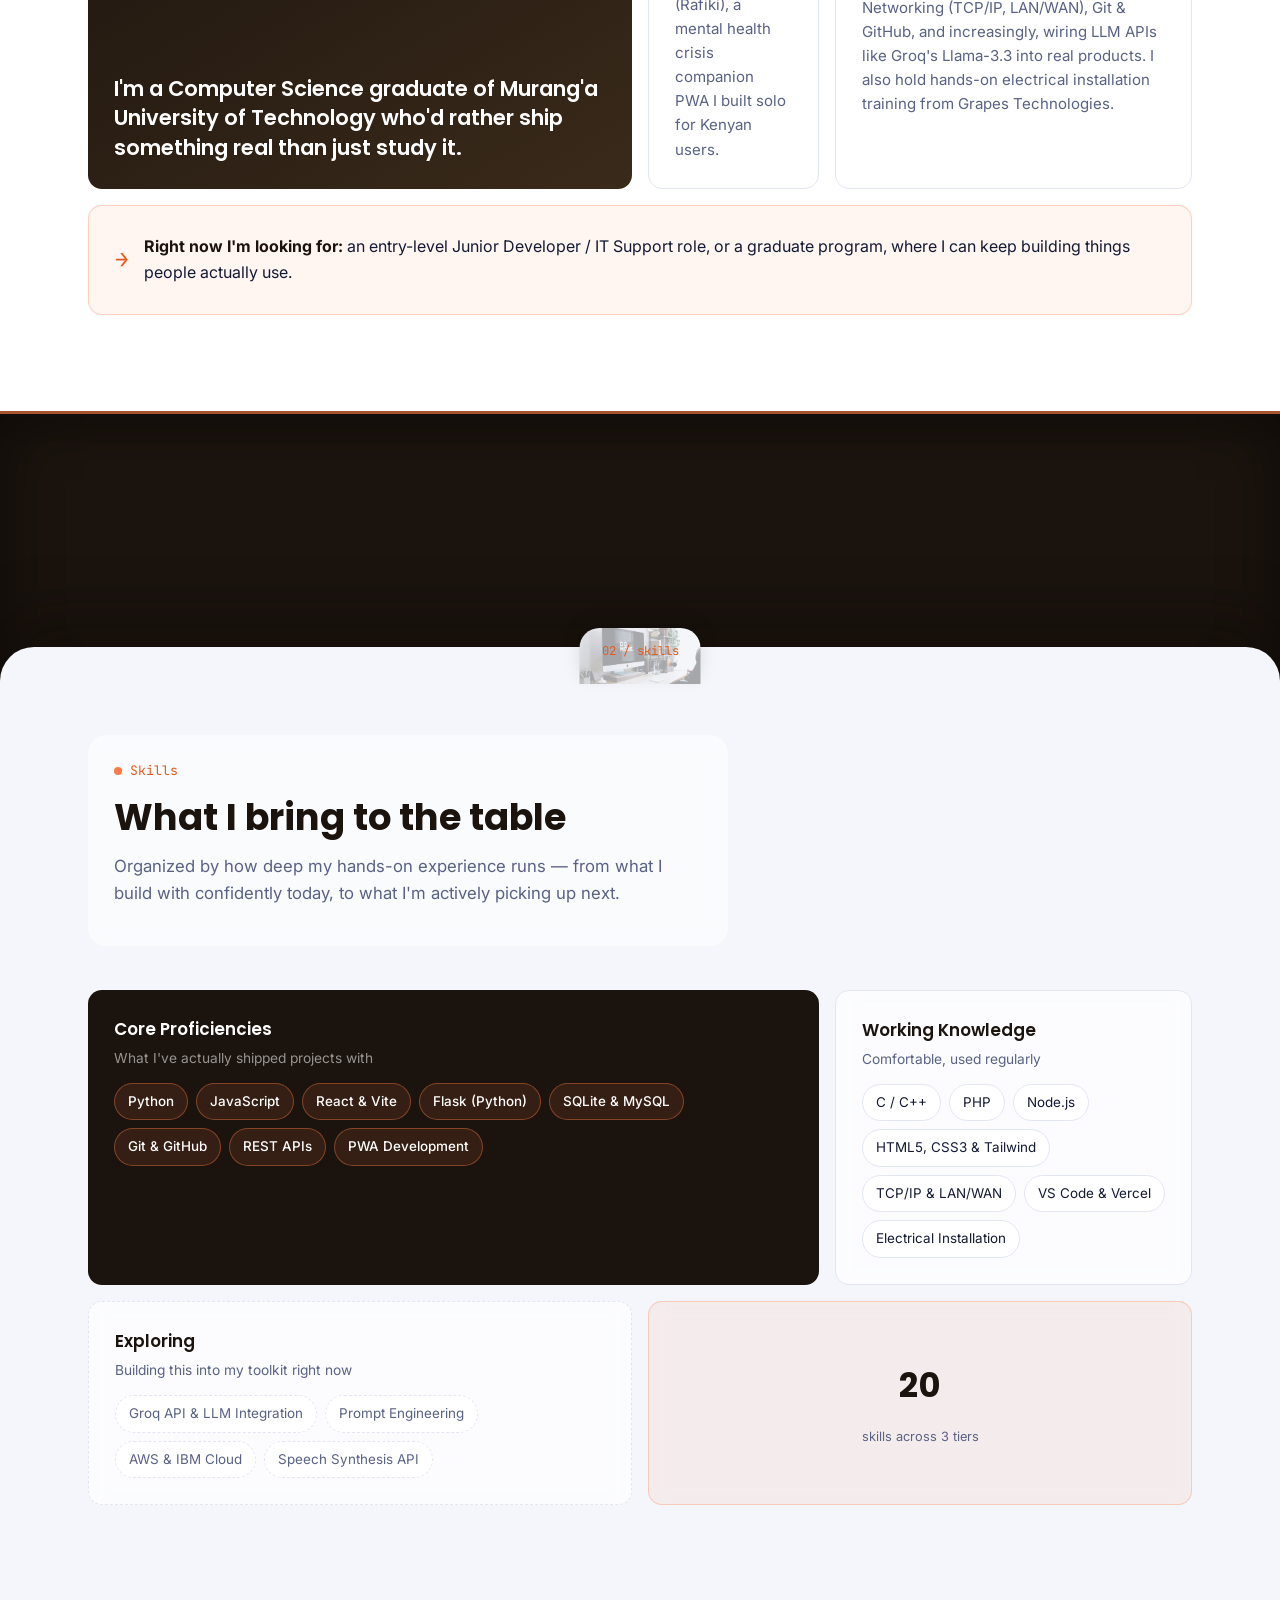
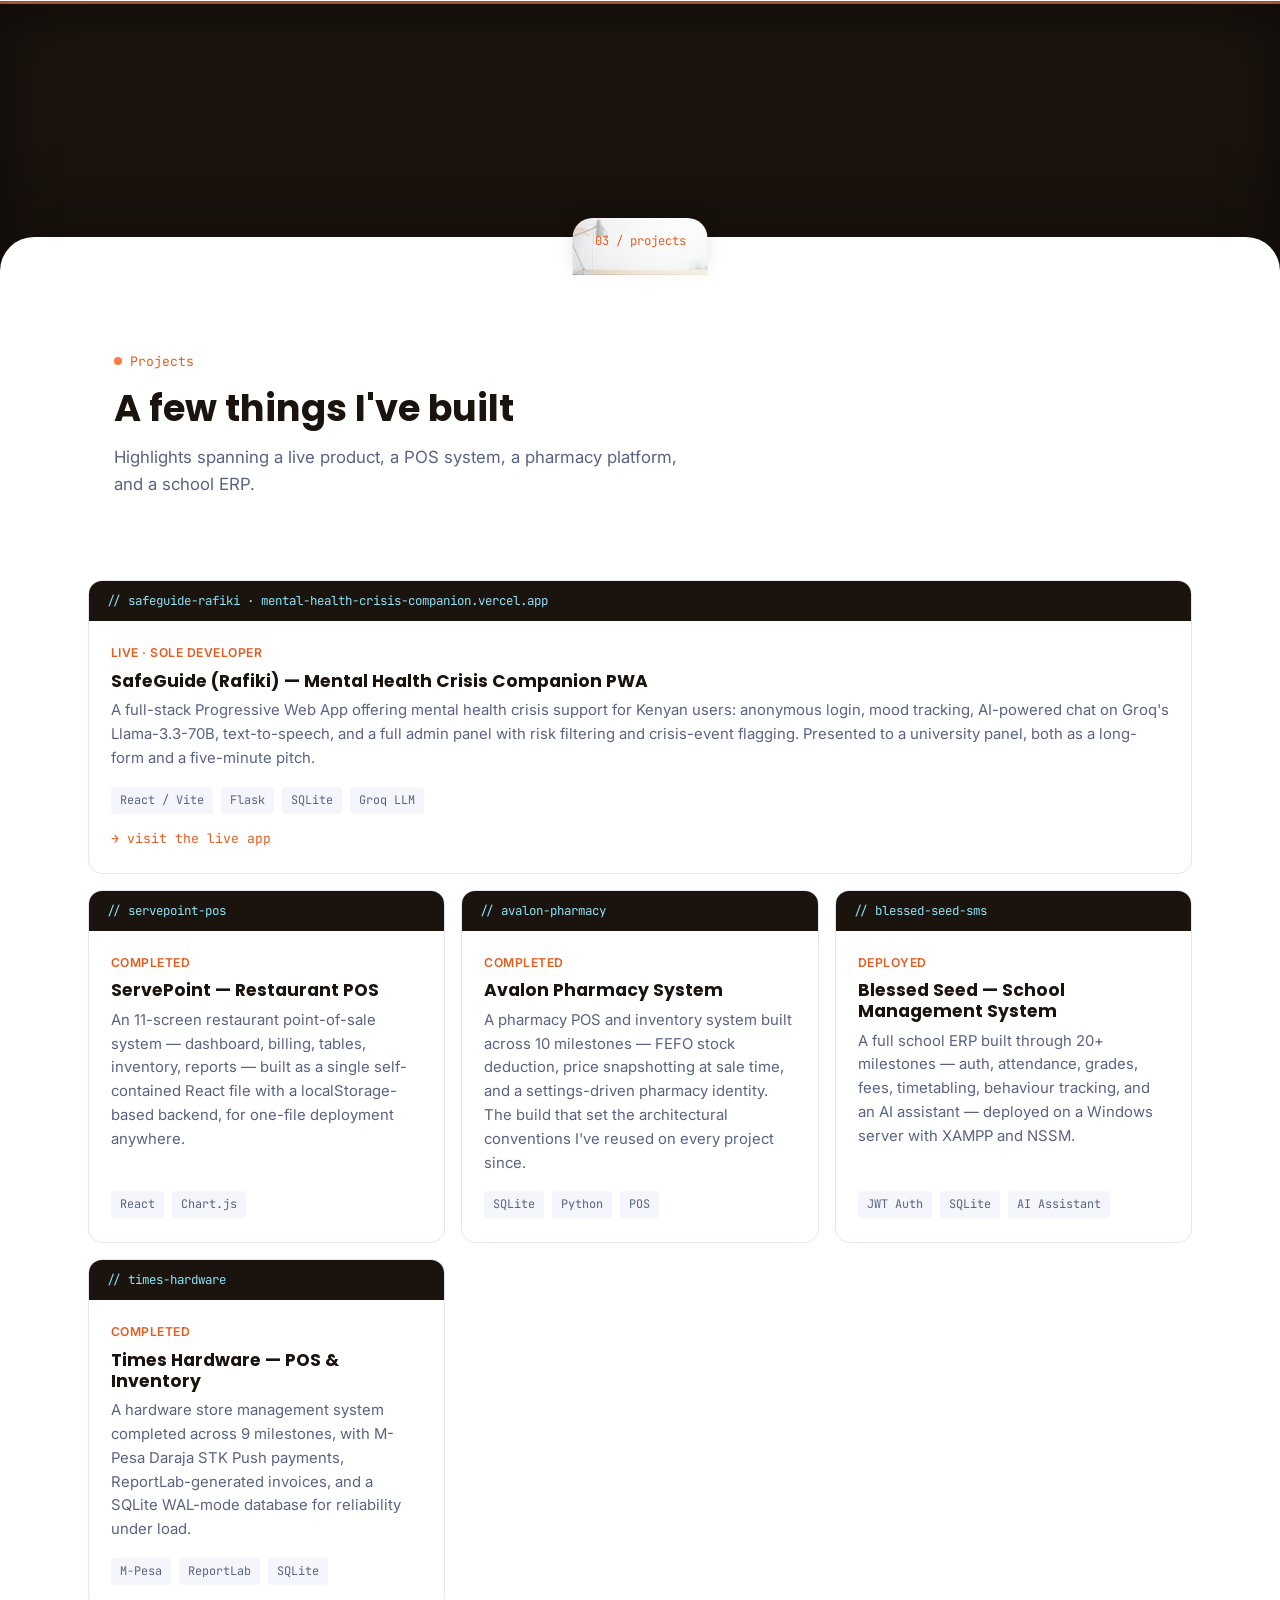
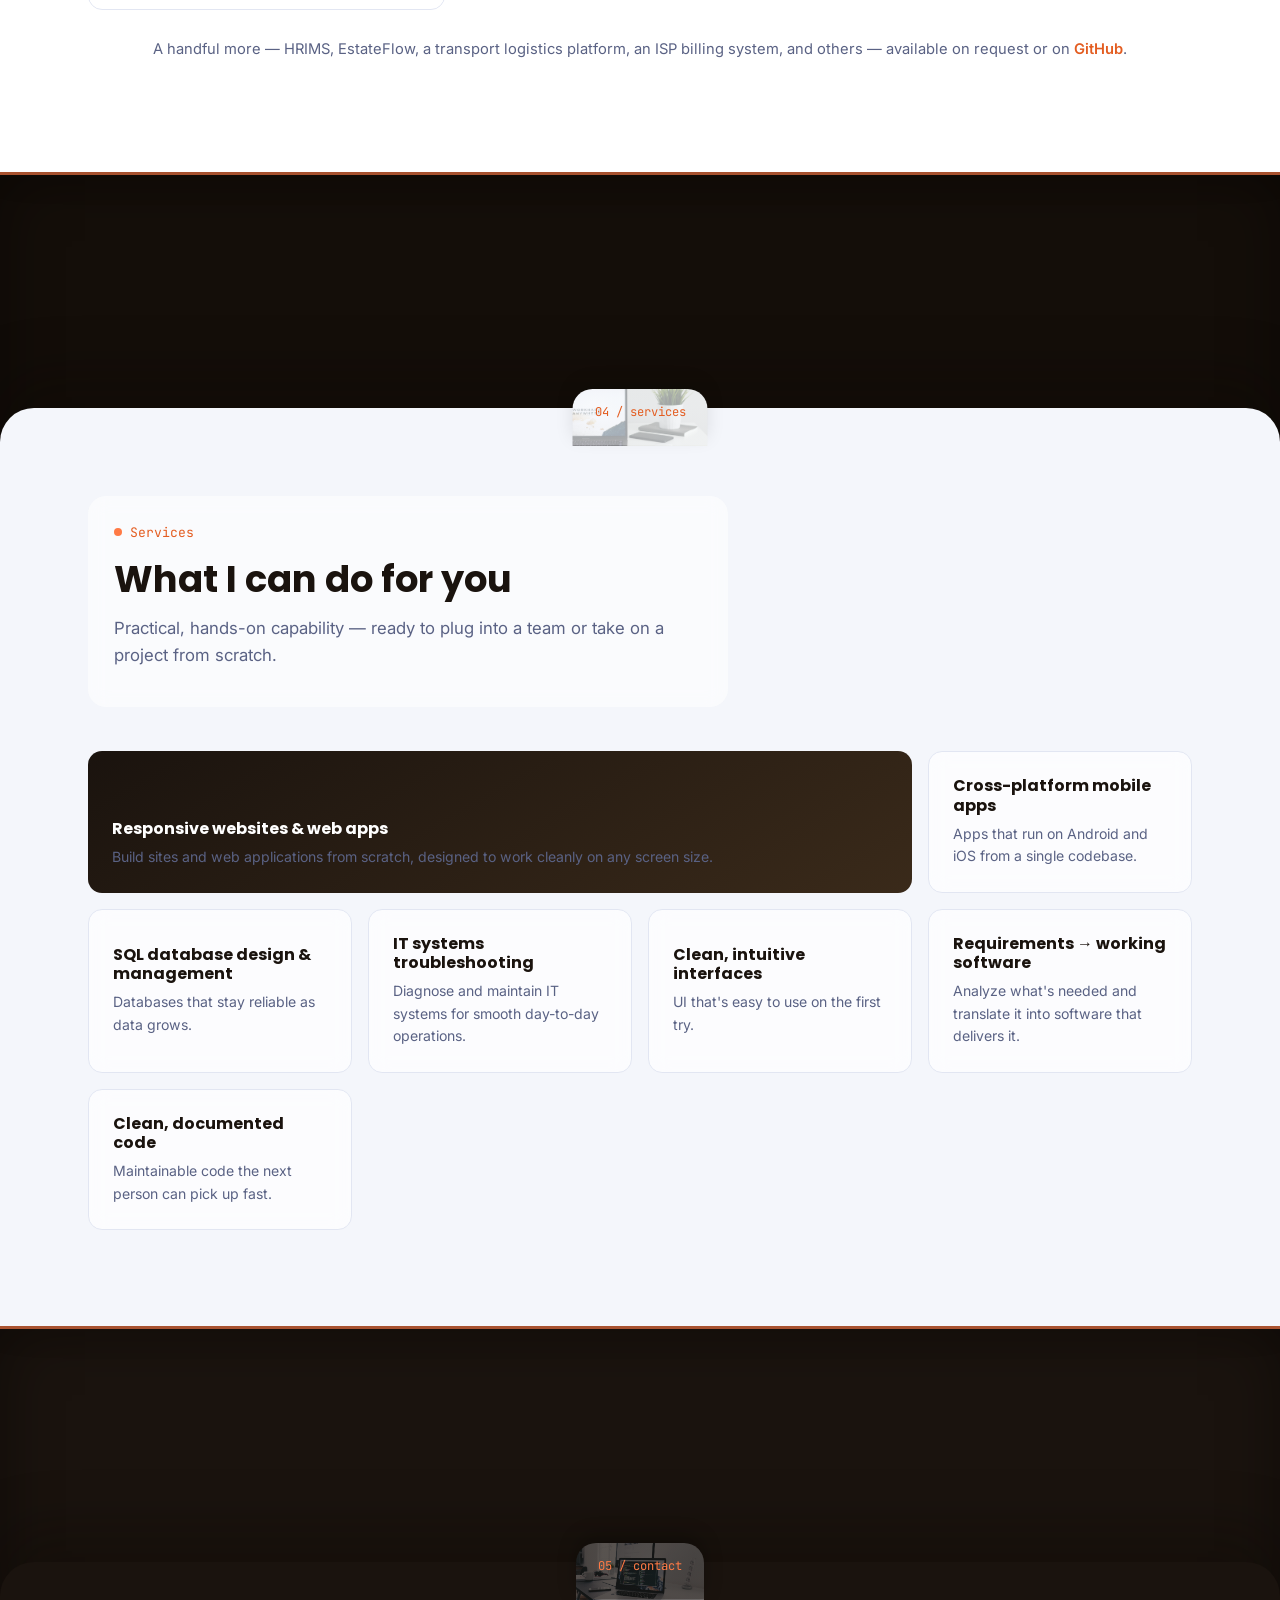
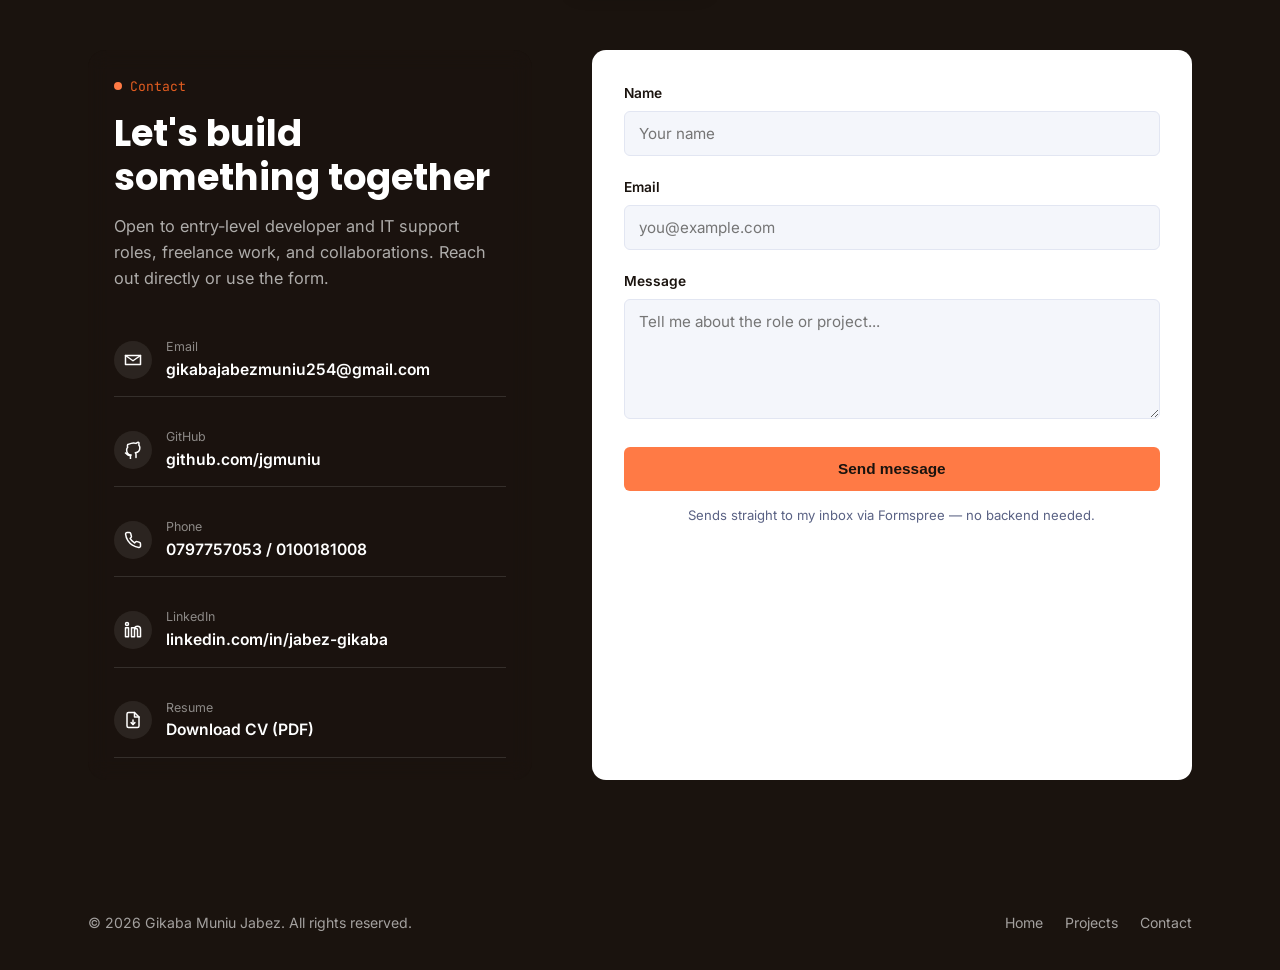
==== commit 0054a778: "Update portfolio with new files" ====
--- a/index.html
+++ b/index.html
@@ -32,12 +32,11 @@
   </div>
 </header>
 
-<!-- ---------- HERO ---------- -->
 <section class="hero" id="home">
   <div class="container hero-grid">
     <div>
       <div class="hero-avatar">
-        <img src="WhatsApp Image 2026-08-28 at 4.00.30 PM.jpeg" alt="Gikaba Muniu Jabez">
+        <img src="WhatsApp_Image_2026-08-28_at_4_00_30_PM.jpeg" alt="Gikaba Muniu Jabez">
       </div>
       <span class="hero-eyebrow">BSc Computer Science, Class of 2026 · Murang'a University of Technology</span>
       <h1>Gikaba Muniu <em>Jabez</em></h1>
@@ -65,7 +64,6 @@
   </div>
 </section>
 
-<!-- Transition 1: hero -> about -->
 <div class="bg-slot" id="bg-slot-1">
   <div class="bg-slot-pattern">
     <span class="bg-slot-label">
@@ -75,7 +73,6 @@
   </div>
 </div>
 
-<!-- ---------- ABOUT ---------- -->
 <section class="panel panel-white" id="about">
   <div class="panel-tab"><span>01 / about</span></div>
   <div class="container">
@@ -113,7 +110,6 @@
   </div>
 </section>
 
-<!-- Transition 2: about -> skills -->
 <div class="bg-slot" id="bg-slot-2">
   <div class="bg-slot-pattern">
     <span class="bg-slot-label">
@@ -123,7 +119,6 @@
   </div>
 </div>
 
-<!-- ---------- SKILLS ---------- -->
 <section class="panel panel-off" id="skills">
   <div class="panel-tab"><span>02 / skills</span></div>
   <div class="container">
@@ -188,7 +183,6 @@
   </div>
 </section>
 
-<!-- Transition 3: skills -> projects -->
 <div class="bg-slot" id="bg-slot-3">
   <div class="bg-slot-pattern">
     <span class="bg-slot-label">
@@ -198,7 +192,6 @@
   </div>
 </div>
 
-<!-- ---------- PROJECTS ---------- -->
 <section class="panel panel-white" id="projects">
   <div class="panel-tab"><span>03 / projects</span></div>
   <div class="container">
@@ -288,7 +281,6 @@
   </div>
 </section>
 
-<!-- Transition 4: projects -> services -->
 <div class="bg-slot" id="bg-slot-4">
   <div class="bg-slot-pattern">
     <span class="bg-slot-label">
@@ -298,7 +290,6 @@
   </div>
 </div>
 
-<!-- ---------- SERVICES ---------- -->
 <section class="panel panel-off" id="services">
   <div class="panel-tab"><span>04 / services</span></div>
   <div class="container">
@@ -341,7 +332,6 @@
   </div>
 </section>
 
-<!-- Transition 5: services -> contact -->
 <div class="bg-slot" id="bg-slot-5">
   <div class="bg-slot-pattern">
     <span class="bg-slot-label">
@@ -351,7 +341,6 @@
   </div>
 </div>
 
-<!-- ---------- CONTACT ---------- -->
 <section class="panel panel-navy" id="contact">
   <div class="panel-tab"><span>05 / contact</span></div>
   <div class="container contact-grid">
@@ -409,15 +398,7 @@
       </div>
     </div>
 
-    <!--
-      FORMSPREE SETUP (2 minutes):
-      1. Go to https://formspree.io, sign up free, create a new form.
-      2. Copy the endpoint it gives you, e.g. https://formspree.io/f/abcd1234
-      3. Replace YOUR_FORM_ID below with that ID (in the form's action attribute).
-      Until you do that, submissions will fail with a 404 — that's expected,
-      the form is otherwise fully wired and will work the moment the ID is real.
-    -->
-    <form class="form-card" id="contactForm" action="https://formspree.io/f/YOUR_FORM_ID" method="POST">
+    <form class="form-card" id="contactForm" action="https://formspree.io/f/xgaeneep" method="POST">
       <div class="form-row">
         <label for="name">Name</label>
         <input type="text" id="name" name="name" placeholder="Your name" required>
--- a/styles.css
+++ b/styles.css
@@ -1,18 +1,7 @@
-/* ==========================================================================
-   BACKGROUND IMAGE SLOTS
-   5 full-bleed "transition bands" (#bg-slot-1..5, each with a --slot-photo
-   variable) plus 5 section backgrounds (#about, #skills, #projects,
-   #services, #contact) all pull photos from a "background" subfolder.
-   Keep index.html/styles.css/script.js together with:
-     background\   <- the 7 workspace photos
-     Jabez_Muniu_CV.pdf
-     WhatsApp_Image_2026-08-28_at_4_00_30_PM.jpeg  <- profile photo
-   ========================================================================== */
-
 :root{
-  --navy-deep:#10173a;
-  --navy:#1a2a6c;
-  --navy-soft:#233583;
+  --navy-deep:#1a130e;
+  --navy:#2b1f14;
+  --navy-soft:#3a2a1a;
   --white:#ffffff;
   --off-white:#f4f6fb;
   --ink:#141a33;
@@ -77,12 +66,11 @@
   display:inline-block;
 }
 
-/* ---------- Nav ---------- */
 header{
   position:fixed;
   top:0; left:0; right:0;
   z-index:200;
-  background:rgba(16,23,58,0.72);
+  background:rgba(26,19,14,0.72);
   backdrop-filter:saturate(180%) blur(12px);
   border-bottom:1px solid rgba(255,255,255,0.08);
 }
@@ -150,7 +138,6 @@
   display:block;
 }
 
-/* ---------- Hero ---------- */
 .hero{
   padding:168px 0 140px;
   background:
@@ -256,7 +243,7 @@
 
 /* Terminal card */
 .terminal{
-  background:#0c1130;
+  background:#140e09;
   border:1px solid rgba(255,255,255,0.1);
   border-radius:var(--radius-m);
   box-shadow:0 24px 60px rgba(0,0,0,0.35);
@@ -269,7 +256,7 @@
   align-items:center;
   gap:7px;
   padding:12px 16px;
-  background:#111737;
+  background:#1c140d;
   border-bottom:1px solid rgba(255,255,255,0.08);
 }
 .terminal-dot{width:10px; height:10px; border-radius:50%;}
@@ -299,18 +286,12 @@
 .terminal-output{color:#8892b8;}
 .terminal-output .ok{color:#4ee39b;}
 
-/* ==========================================================================
-   TRANSITION BANDS
-   Full-bleed strips between sections. The page "panel" below each one
-   overlaps upward on top of it, so only the top portion of the image
-   stays visible as a strip — that's the transition effect.
-   ========================================================================== */
 .bg-slot{
   position:relative;
   height:300px;
-  background-color:#0c1130;
+  background-color:#140e09;
   background-image:
-    linear-gradient(180deg, rgba(6,10,28,0.55) 0%, rgba(6,10,28,0.18) 45%, rgba(6,10,28,0.62) 100%),
+    linear-gradient(180deg, rgba(10,7,4,0.55) 0%, rgba(10,7,4,0.18) 45%, rgba(10,7,4,0.62) 100%),
     var(--slot-photo);
   background-size:cover, cover;
   background-position:center, center;
@@ -319,7 +300,7 @@
   box-shadow:inset 0 0 60px rgba(0,0,0,0.4);
   overflow:hidden;
 }
-/* Old dev-placeholder pattern/label — no longer needed now real photos are wired in */
+
 .bg-slot-pattern, .bg-slot-label{display:none;}
 @media (min-width:900px){
   .bg-slot{background-attachment:fixed, fixed;}
@@ -335,13 +316,12 @@
 #bg-slot-4{--slot-photo:url('background/kevin-bhagat-zNRITe8NPqY-unsplash.jpg');}
 #bg-slot-5{--slot-photo:url('background/christopher-gower-m_HRfLhgABo-unsplash.jpg');}
 
-/* ---------- Panels (overlapping pages) ---------- */
 .panel{
   position:relative;
   z-index:2;
   margin-top:-64px;
   border-radius:var(--radius-panel) var(--radius-panel) 0 0;
-  box-shadow:0 -30px 60px rgba(6,10,30,0.28);
+  box-shadow:0 -30px 60px rgba(10,7,4,0.28);
   padding:88px 0 96px;
   background-size:cover, cover;
   background-position:center, center;
@@ -350,15 +330,11 @@
 @media (min-width:900px){
   .panel{background-attachment:fixed, fixed;}
 }
-/* The tint sits ON TOP of the photo in the same background-image stack —
-   that's what makes it genuinely translucent (you see the photo through
-   the tint) instead of a solid color hiding an opaque photo underneath. */
+
 .panel-white{background-color:var(--white);}
 .panel-off{background-color:var(--off-white);}
 .panel-navy{background-color:var(--navy-deep); color:var(--white);}
 
-/* Each section's own translucent background photo — same random pool,
-   matched to the transition band right above it for visual continuity. */
 #about{
   background-image:linear-gradient(rgba(255,255,255,0.66), rgba(255,255,255,0.66)), url('background/lauren-mancke-aOC7TSLb1o8-unsplash.jpg');
 }
@@ -372,11 +348,9 @@
   background-image:linear-gradient(rgba(244,246,251,0.66), rgba(244,246,251,0.66)), url('background/kevin-bhagat-zNRITe8NPqY-unsplash.jpg');
 }
 #contact{
-  background-image:linear-gradient(rgba(16,23,58,0.72), rgba(16,23,58,0.72)), url('background/christopher-gower-m_HRfLhgABo-unsplash.jpg');
-}
-
-/* Extra scrim behind the intro text of each section so headings stay
-   readable even where they sit directly on the photo, not inside a card. */
+  background-image:linear-gradient(rgba(26,19,14,0.72), rgba(26,19,14,0.72)), url('background/christopher-gower-m_HRfLhgABo-unsplash.jpg');
+}
+
 .section-head{
   background:rgba(255,255,255,0.55);
   backdrop-filter:blur(10px);
@@ -385,7 +359,7 @@
   border-radius:18px;
 }
 .panel-navy .section-head, .panel-navy .contact-info{
-  background:rgba(16,23,58,0.5);
+  background:rgba(26,19,14,0.5);
   backdrop-filter:blur(10px);
   -webkit-backdrop-filter:blur(10px);
   padding:22px 26px;
@@ -400,7 +374,7 @@
   background:inherit;
   padding:9px 22px 22px;
   border-radius:20px 20px 0 0;
-  box-shadow:0 -8px 18px rgba(6,10,30,0.1);
+  box-shadow:0 -8px 18px rgba(10,7,4,0.1);
   z-index:3;
 }
 .panel-navy .panel-tab{box-shadow:0 -8px 18px rgba(0,0,0,0.25);}
@@ -431,11 +405,6 @@
 }
 .panel-navy .section-head p{color:rgba(255,255,255,0.65);}
 
-/* ==========================================================================
-   BENTO GRIDS
-   ========================================================================== */
-
-/* ----- About bento ----- */
 .bento-about{
   display:grid;
   grid-template-columns:repeat(6, 1fr);
@@ -511,7 +480,6 @@
   .bento-feature, .bento-strengths, .bento-narrow, .bento-wide, .bento-accent{grid-column:span 1; grid-row:auto;}
 }
 
-/* ----- Skills bento ----- */
 .bento-skills{
   display:grid;
   grid-template-columns:repeat(6, 1fr);
@@ -590,7 +558,6 @@
   .tile-core, .tile-working, .tile-explore, .tile-stat{grid-column:span 1; grid-row:auto;}
 }
 
-/* ----- Projects bento ----- */
 .bento-projects{
   display:grid;
   grid-template-columns:repeat(3, 1fr);
@@ -653,7 +620,6 @@
   .project-featured{grid-column:span 1; grid-row:span 1;}
 }
 
-/* ----- Services bento ----- */
 .bento-services{
   display:grid;
   grid-template-columns:repeat(4, 1fr);
@@ -693,7 +659,6 @@
   .service-featured{grid-row:auto;}
 }
 
-/* ---------- Contact ---------- */
 .contact-grid{
   display:grid;
   grid-template-columns:0.85fr 1.15fr;
@@ -779,7 +744,6 @@
   .contact-grid{grid-template-columns:1fr; gap:36px;}
 }
 
-/* ---------- Footer ---------- */
 footer{
   background:var(--navy-deep);
   color:rgba(255,255,255,0.6);
@@ -799,7 +763,6 @@
 .footer-links a{font-size:0.88rem; color:rgba(255,255,255,0.6); transition:color .2s ease;}
 .footer-links a:hover{color:var(--teal);}
 
-/* ---------- Responsive ---------- */
 @media (max-width:860px){
   .hero-grid{grid-template-columns:1fr; gap:44px;}
 }
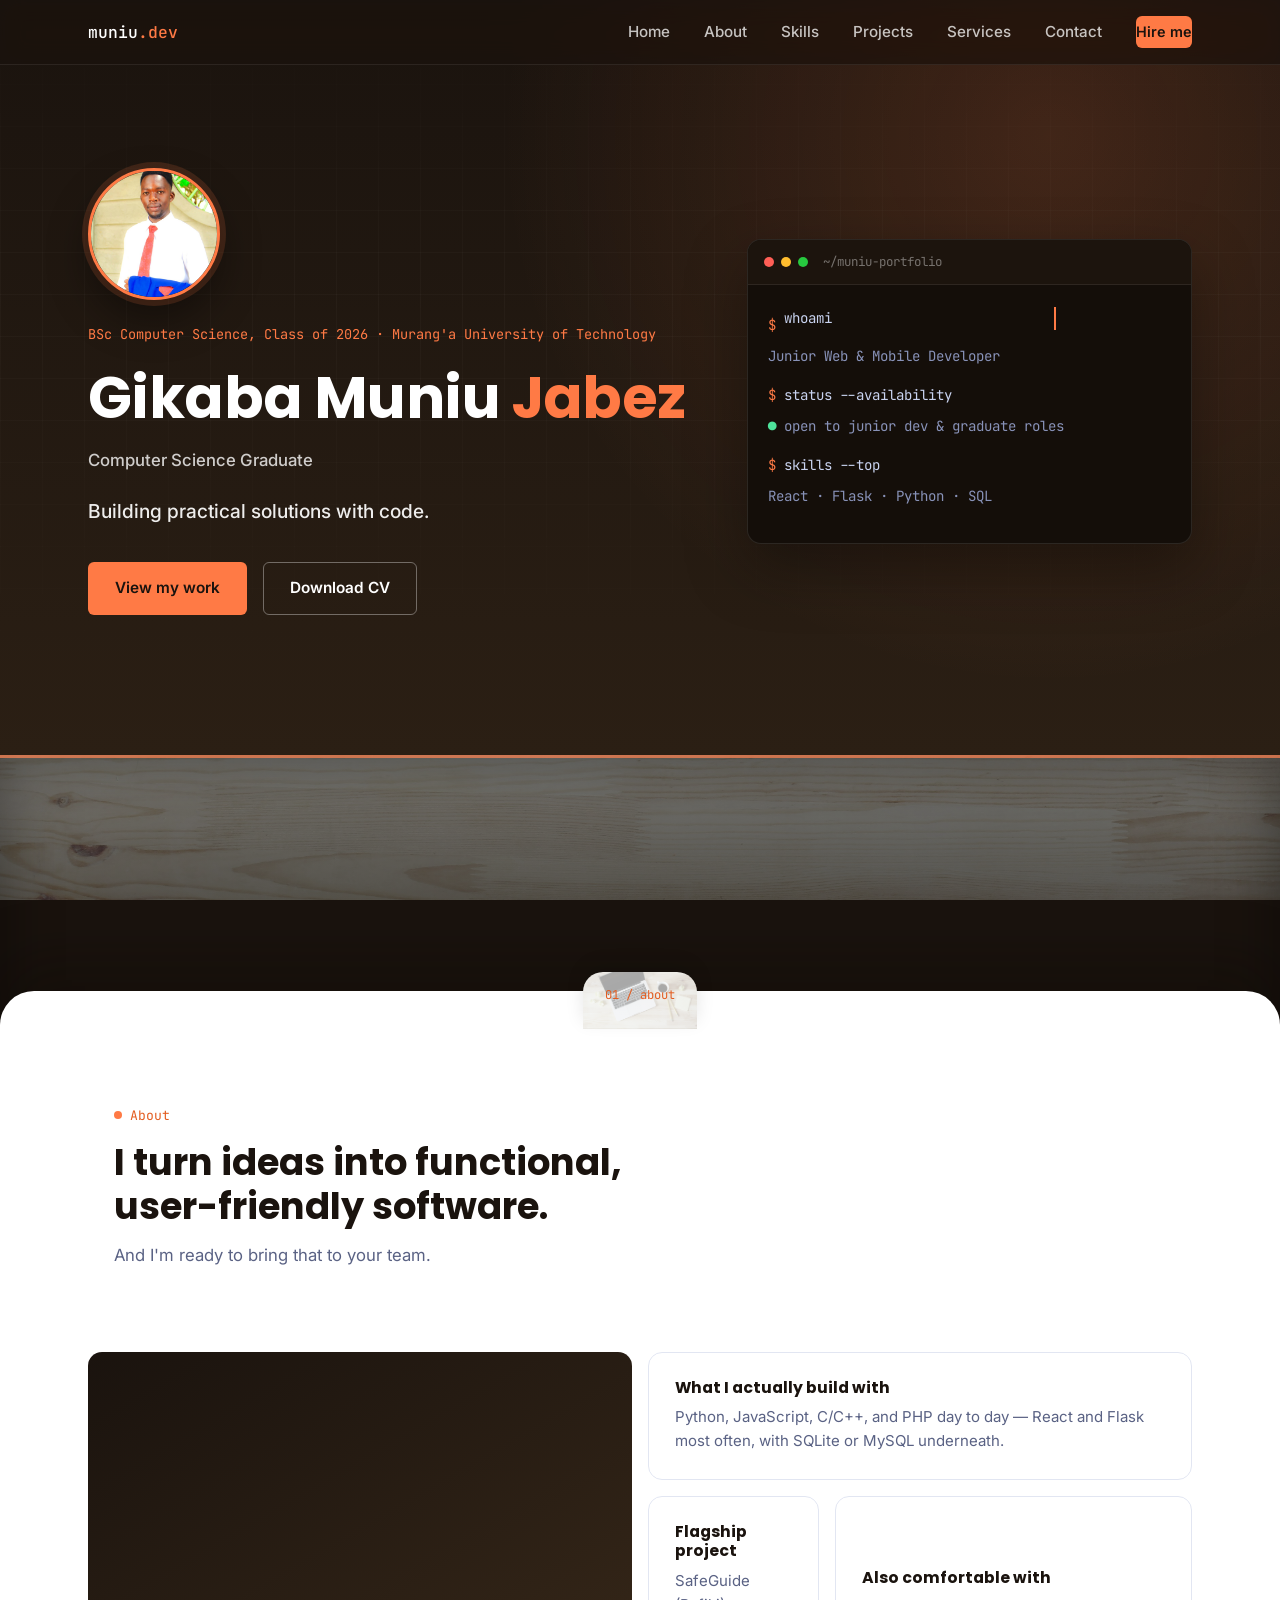
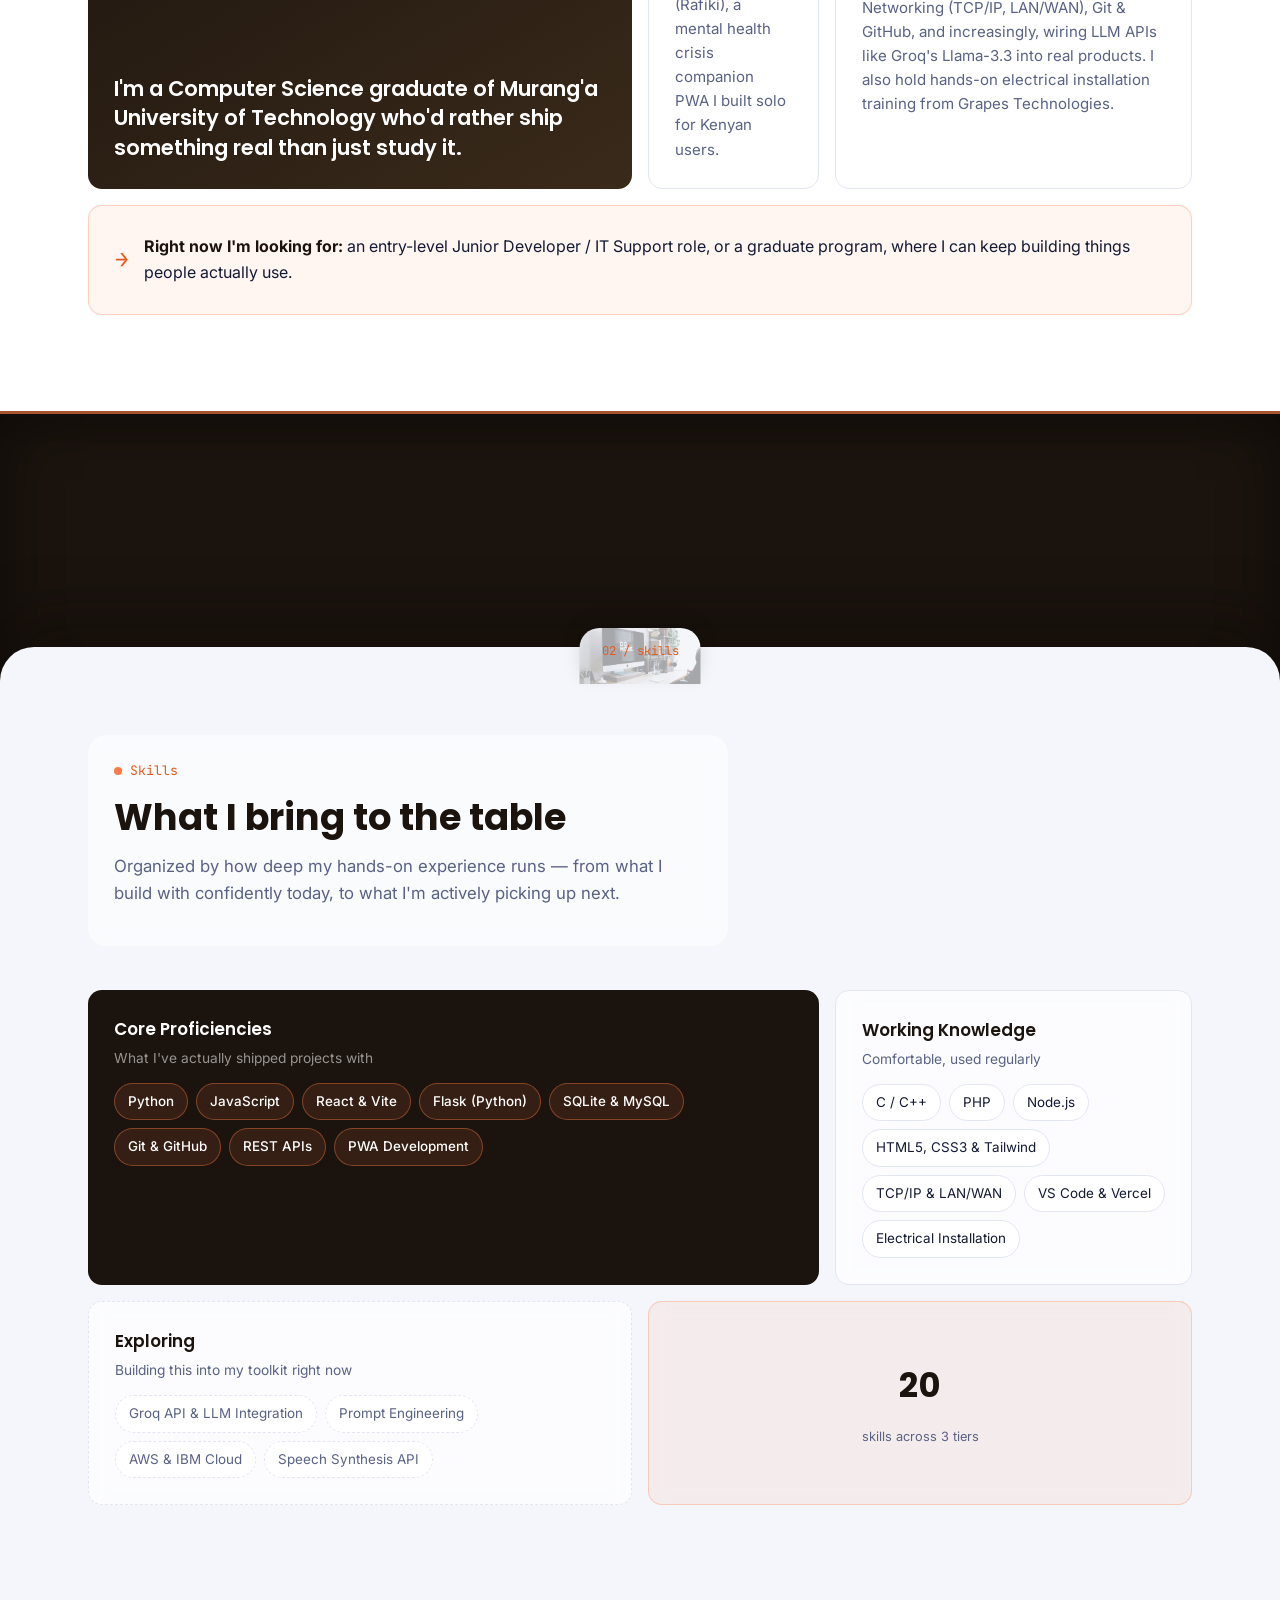
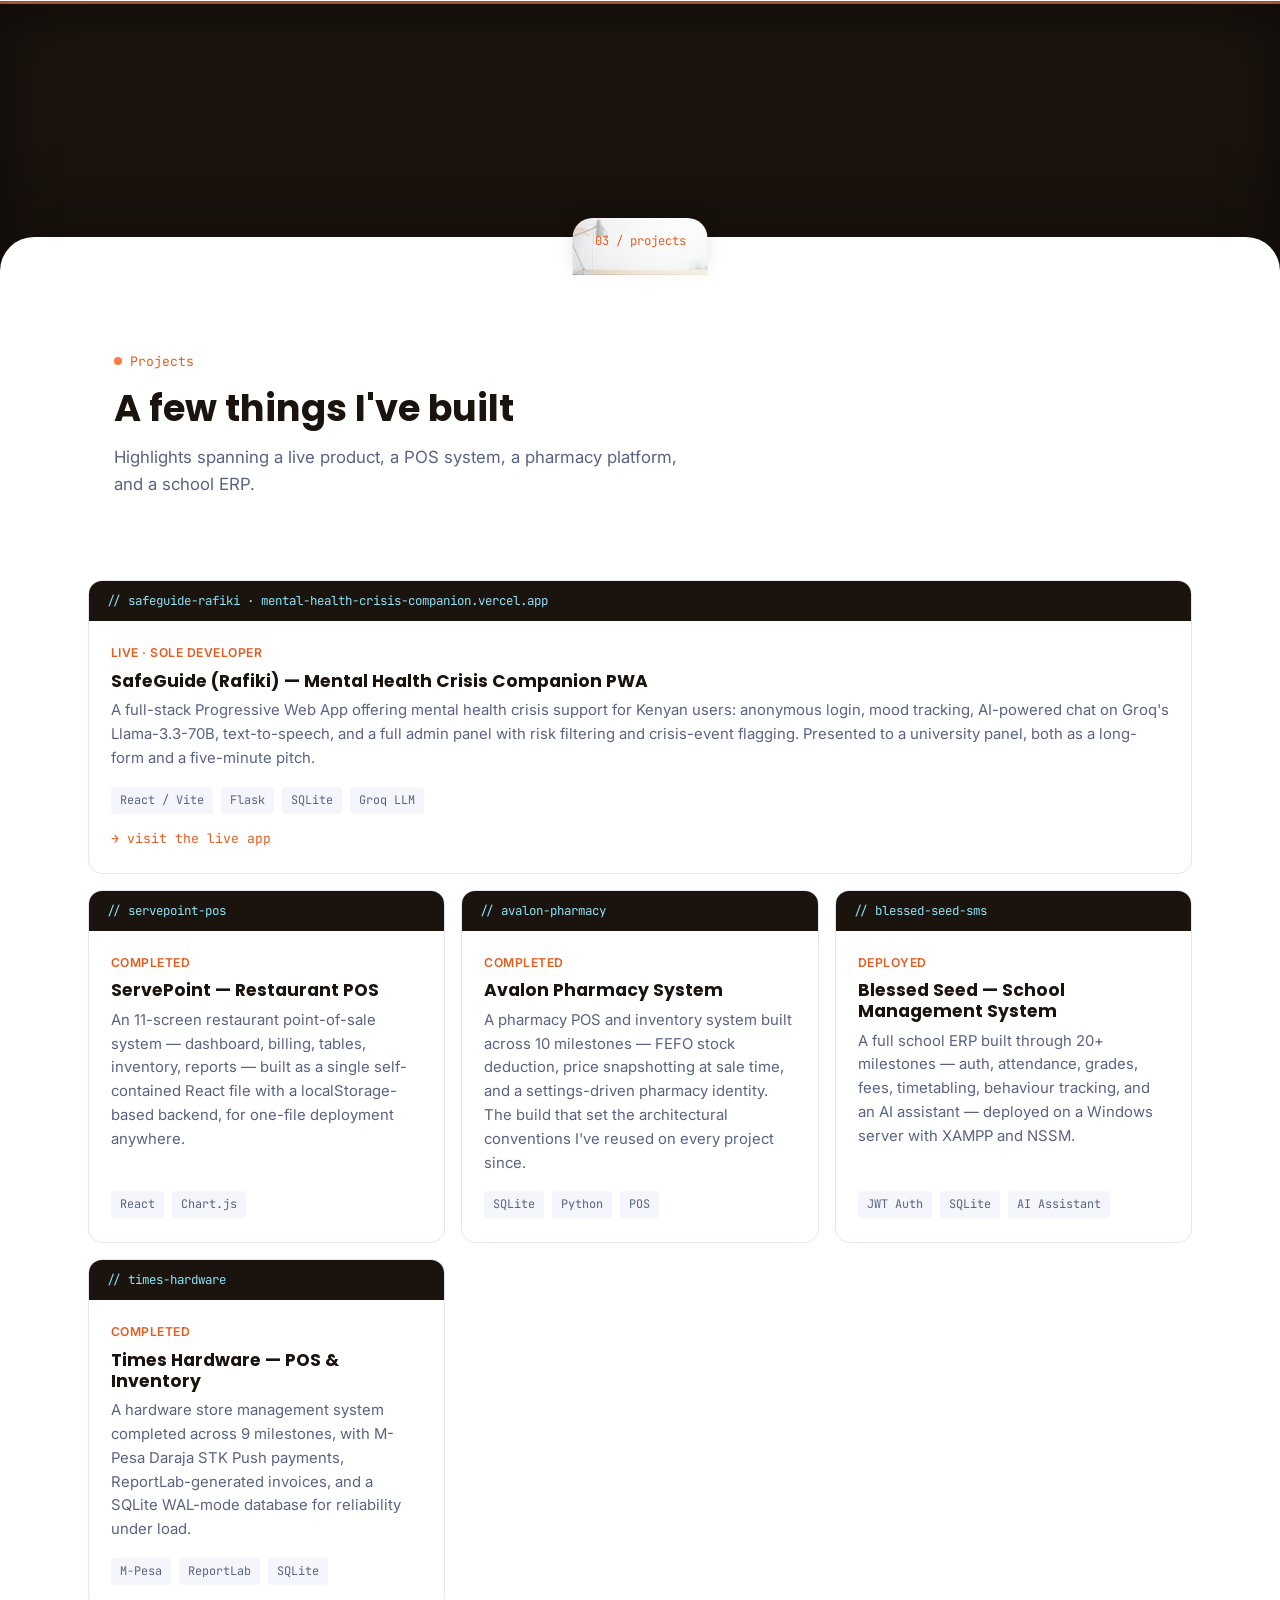
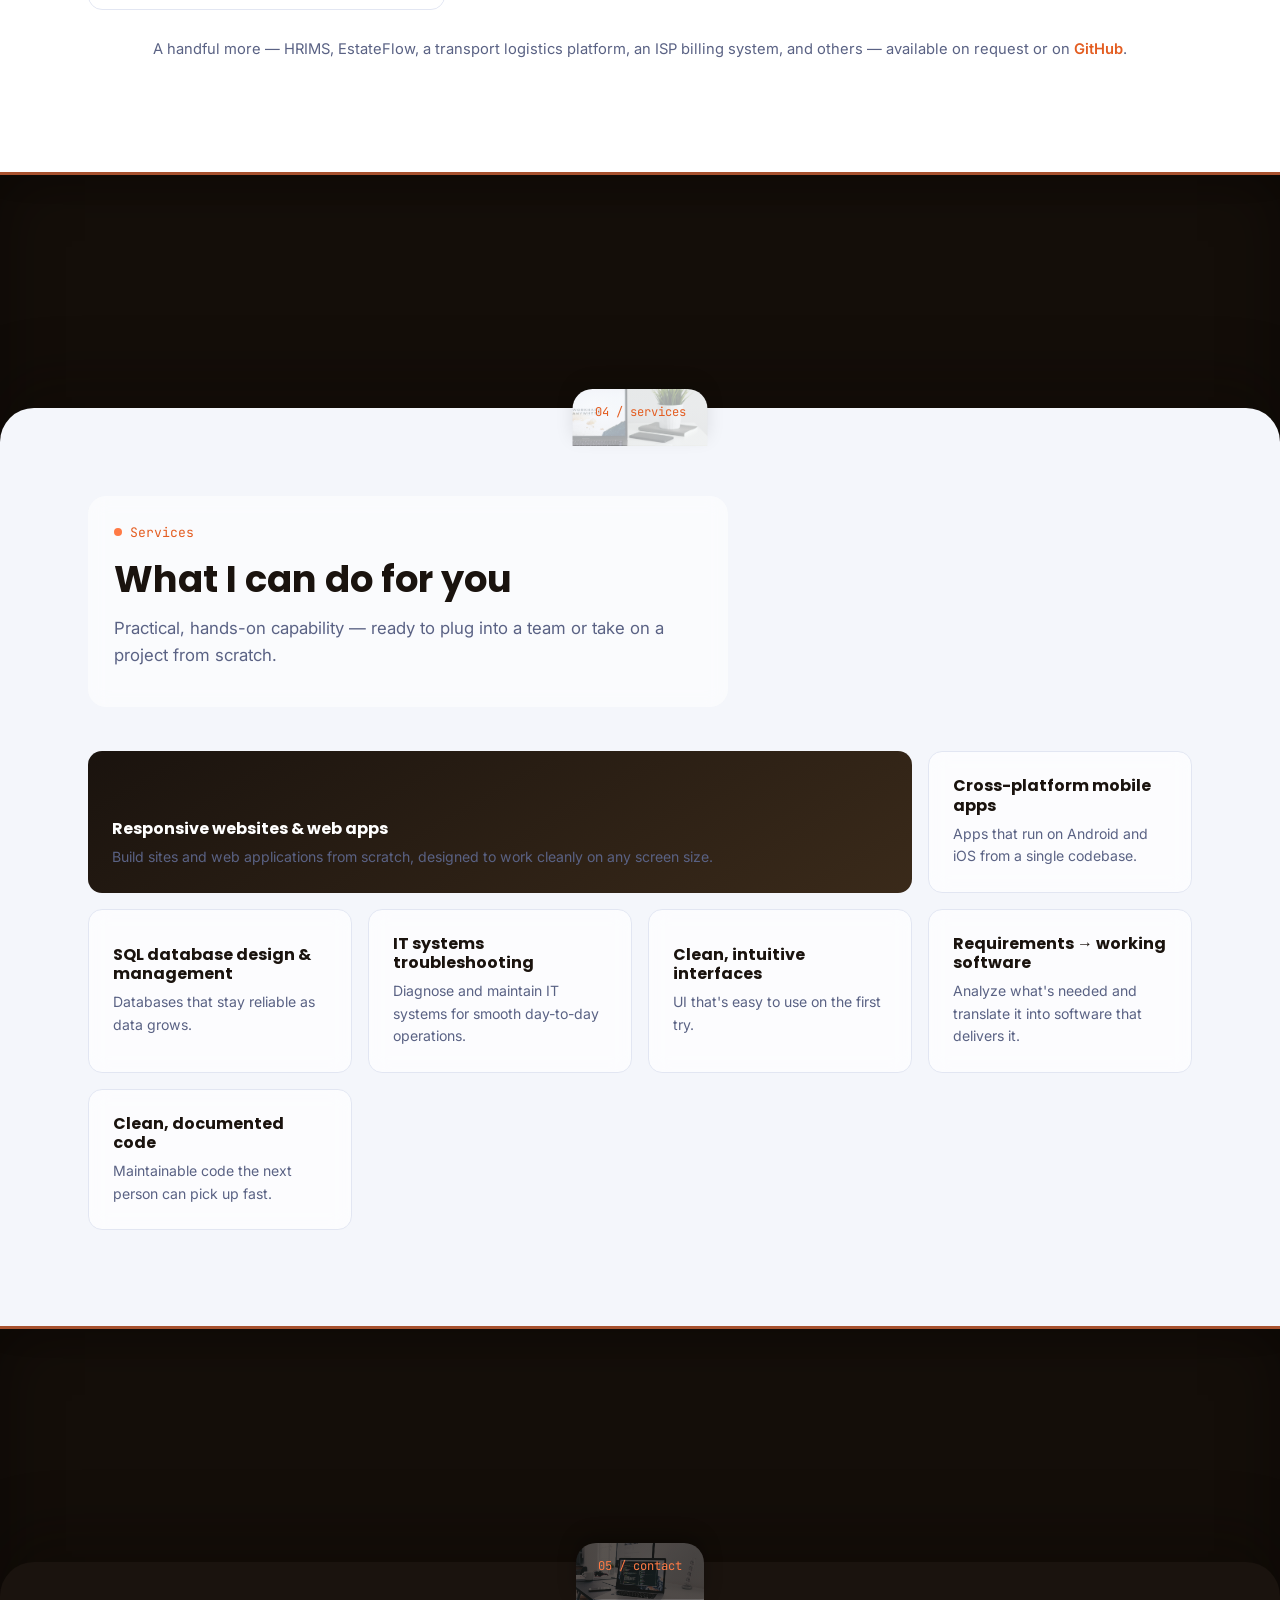
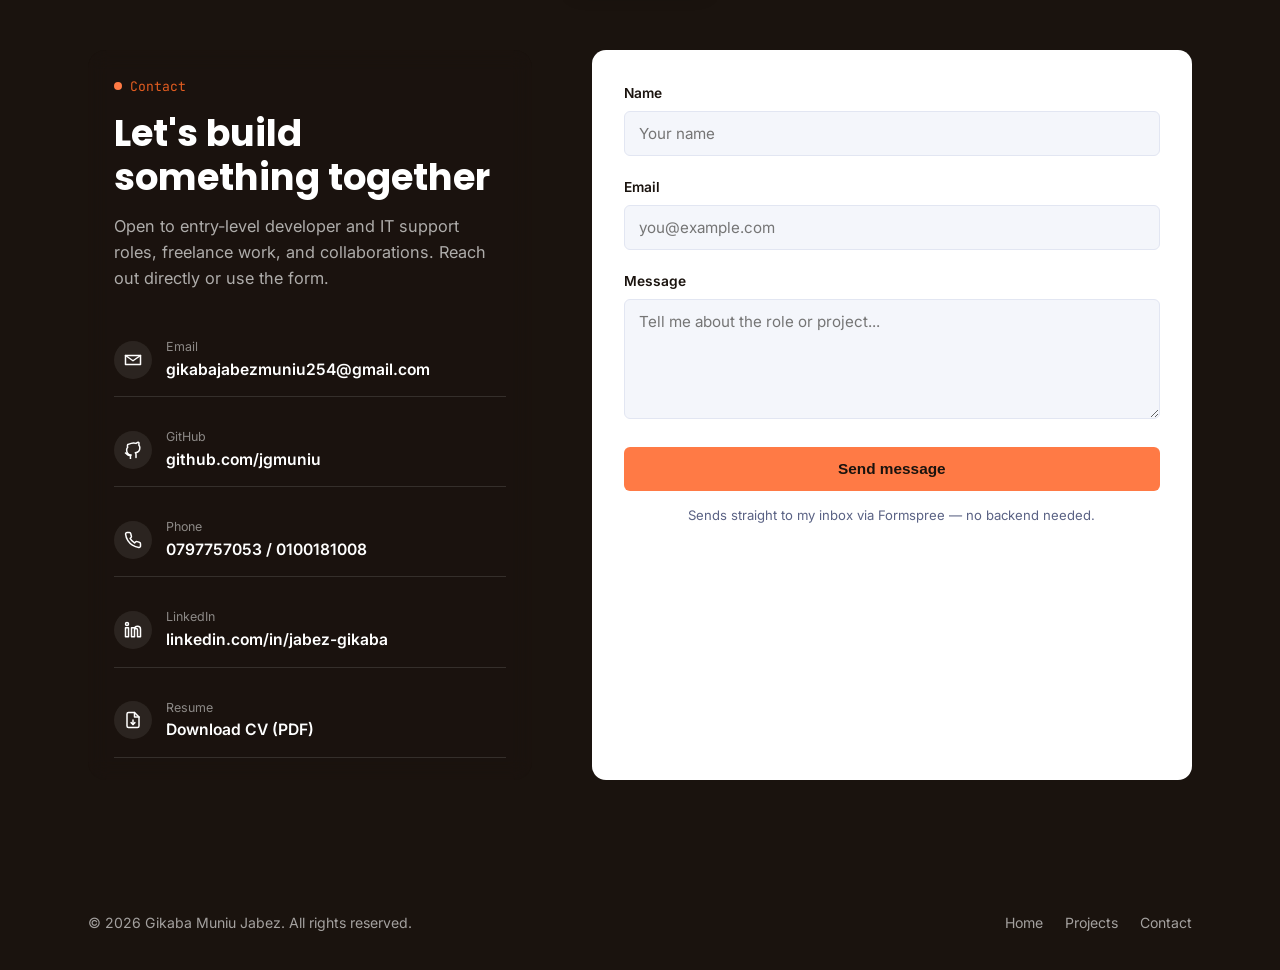
==== commit a47f6ed4: "Update portfolio with new files" ====
--- a/index.html
+++ b/index.html
@@ -36,7 +36,7 @@
   <div class="container hero-grid">
     <div>
       <div class="hero-avatar">
-        <img src="WhatsApp_Image_2026-08-28_at_4_00_30_PM.jpeg" alt="Gikaba Muniu Jabez">
+        <img src="WhatsApp Image 2026-08-28 at 4.00.30 PM.jpeg" alt="Gikaba Muniu Jabez">
       </div>
       <span class="hero-eyebrow">BSc Computer Science, Class of 2026 · Murang'a University of Technology</span>
       <h1>Gikaba Muniu <em>Jabez</em></h1>
